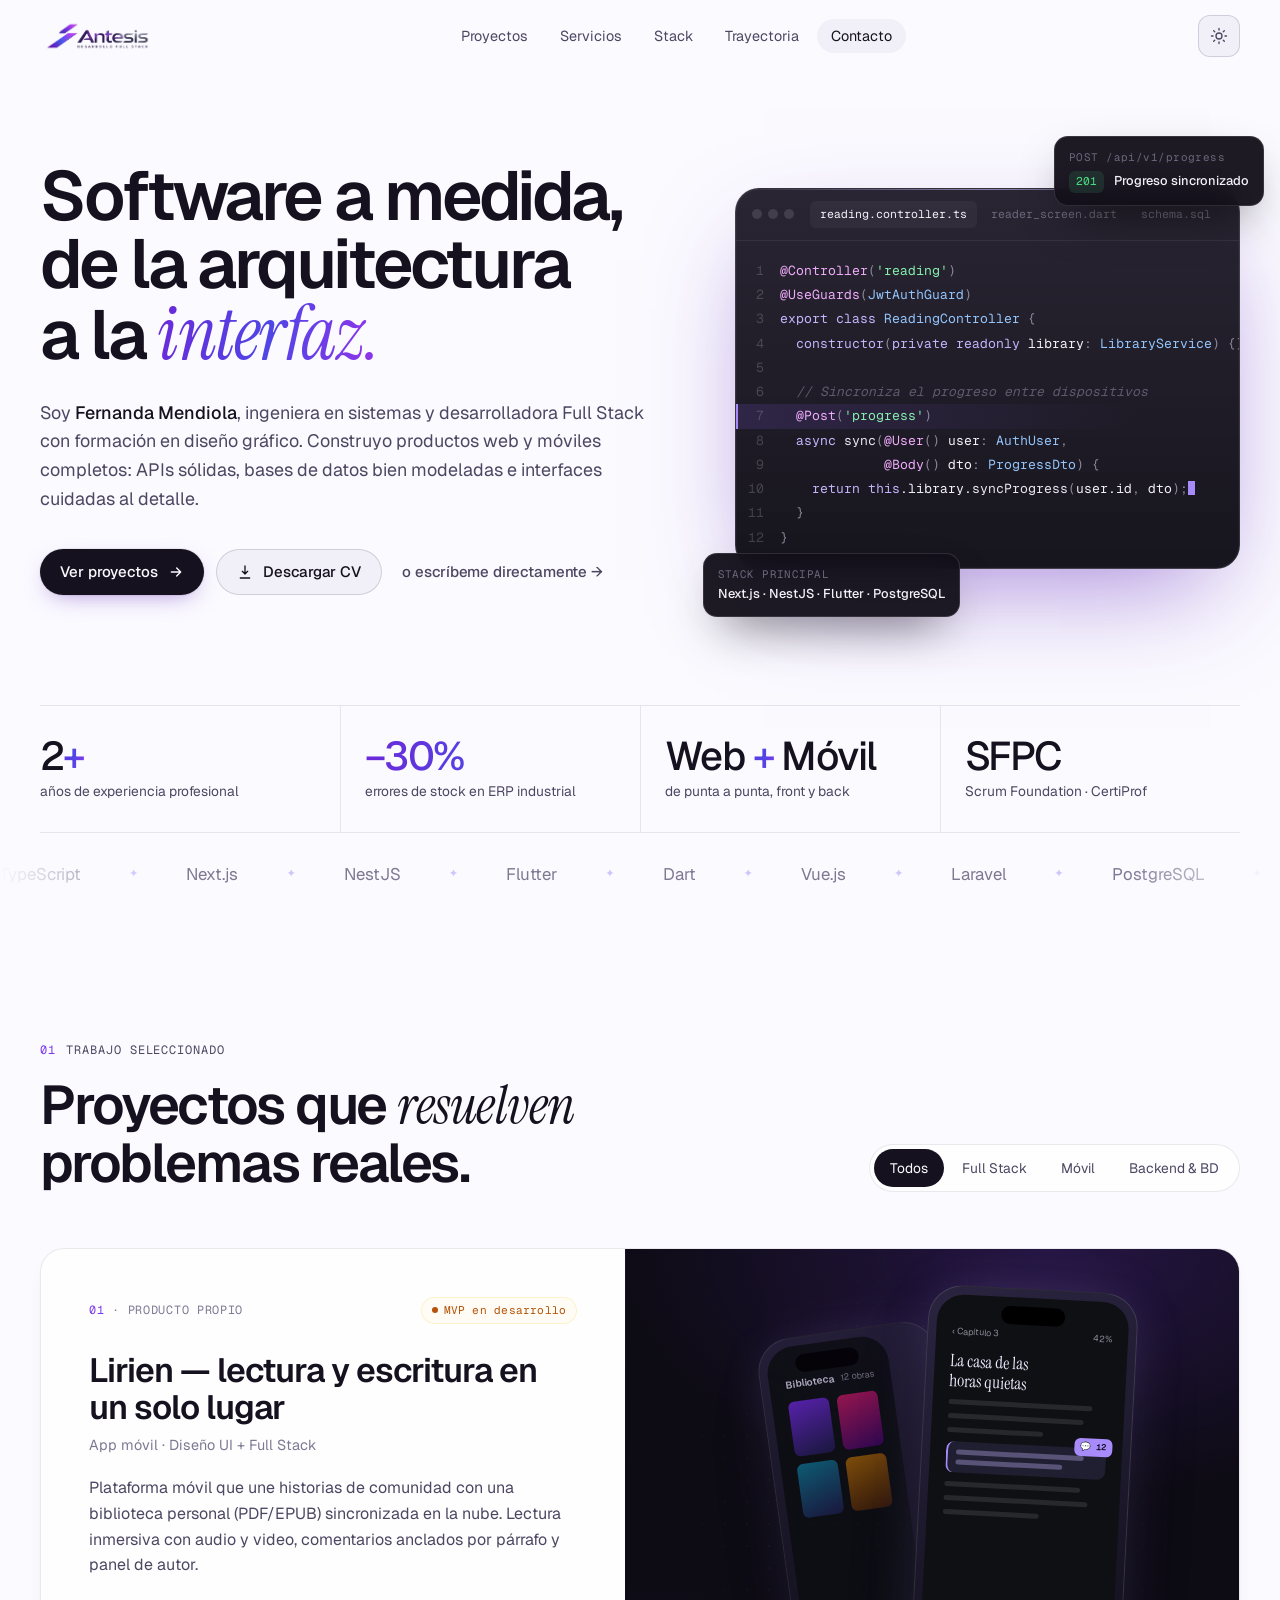
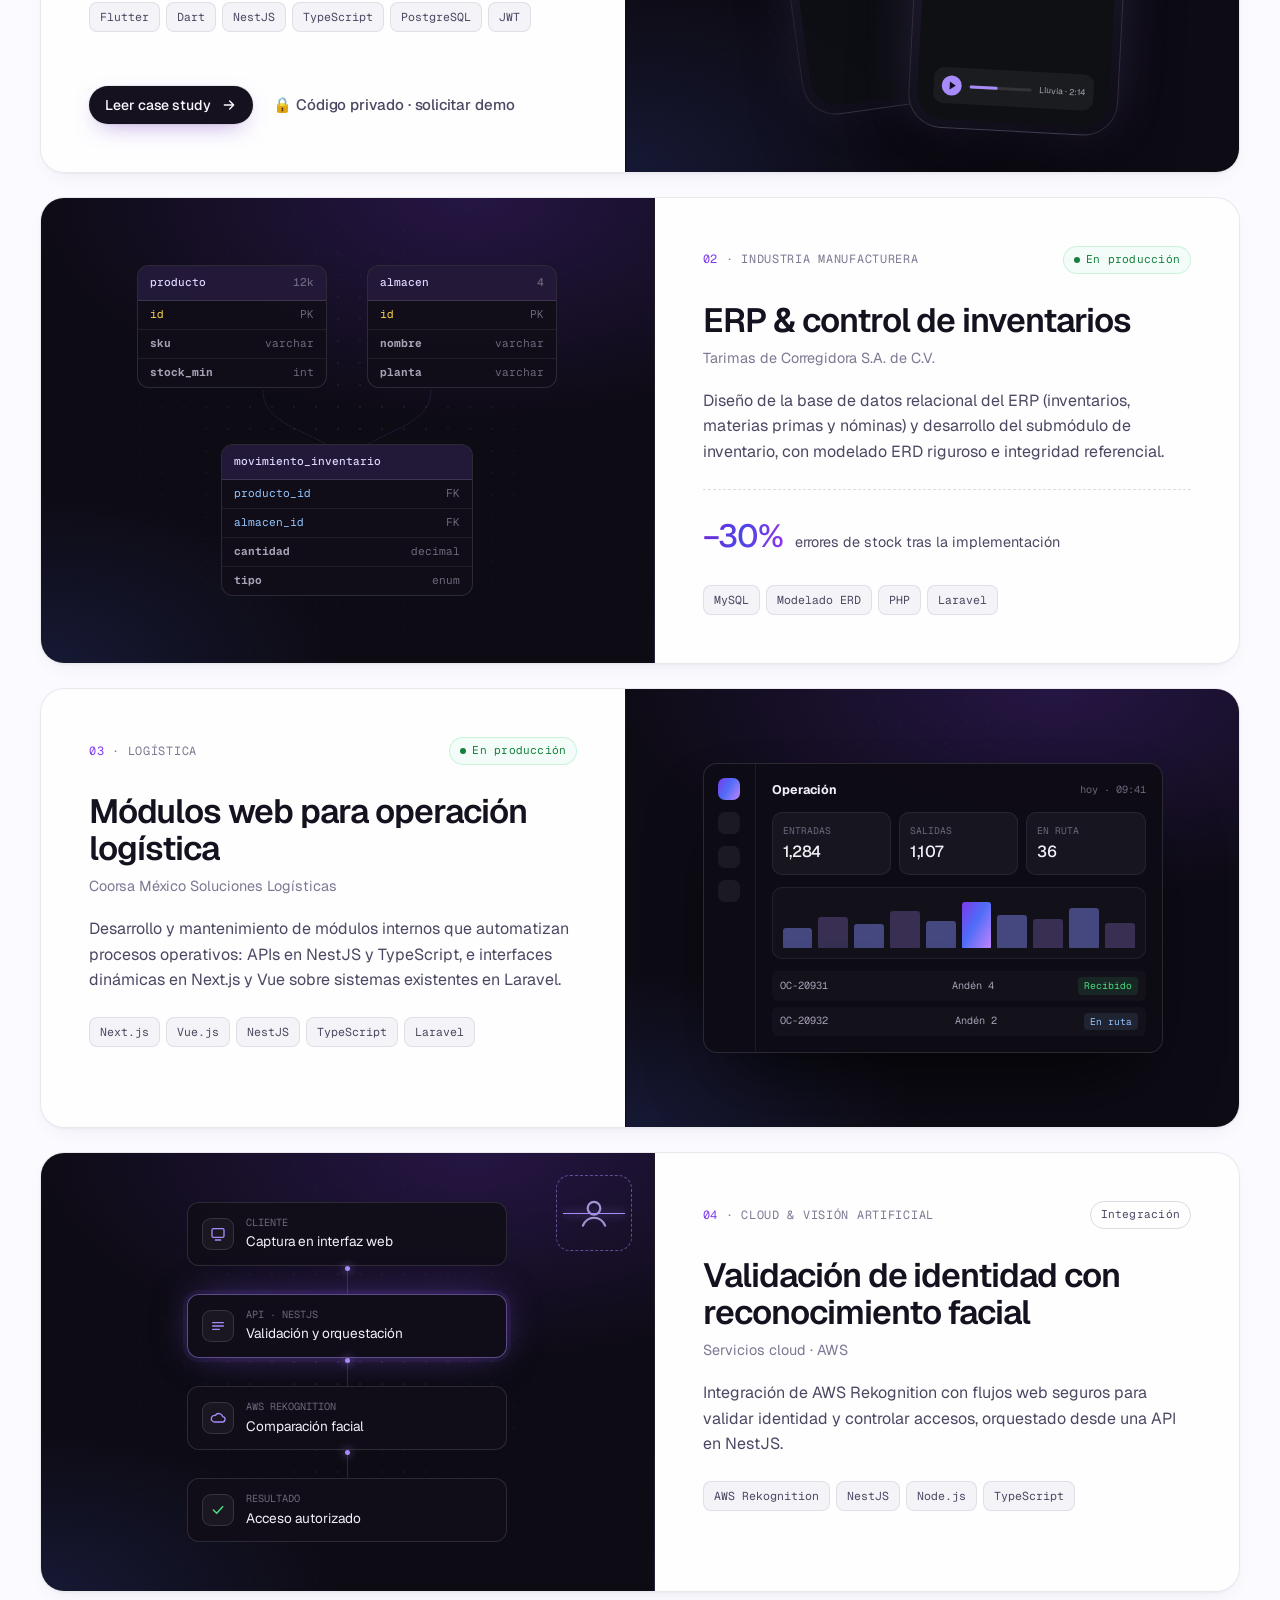
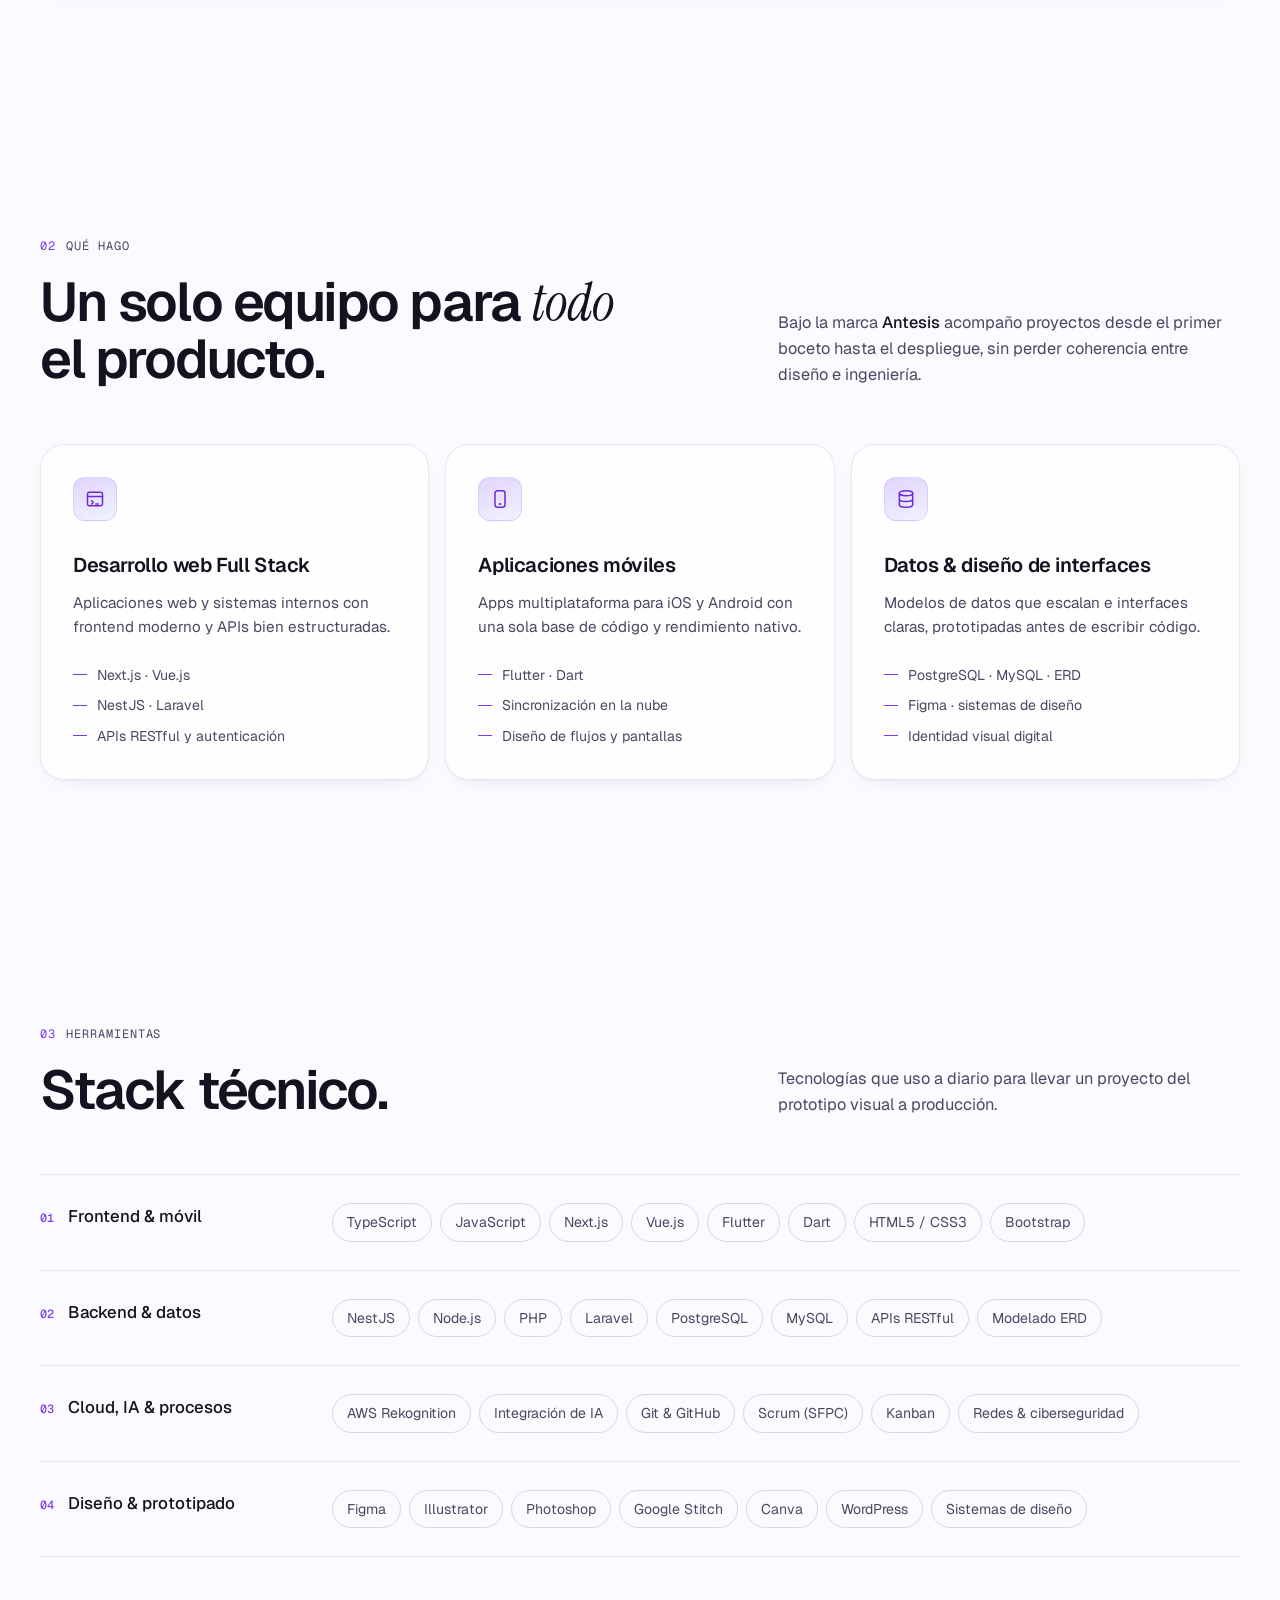
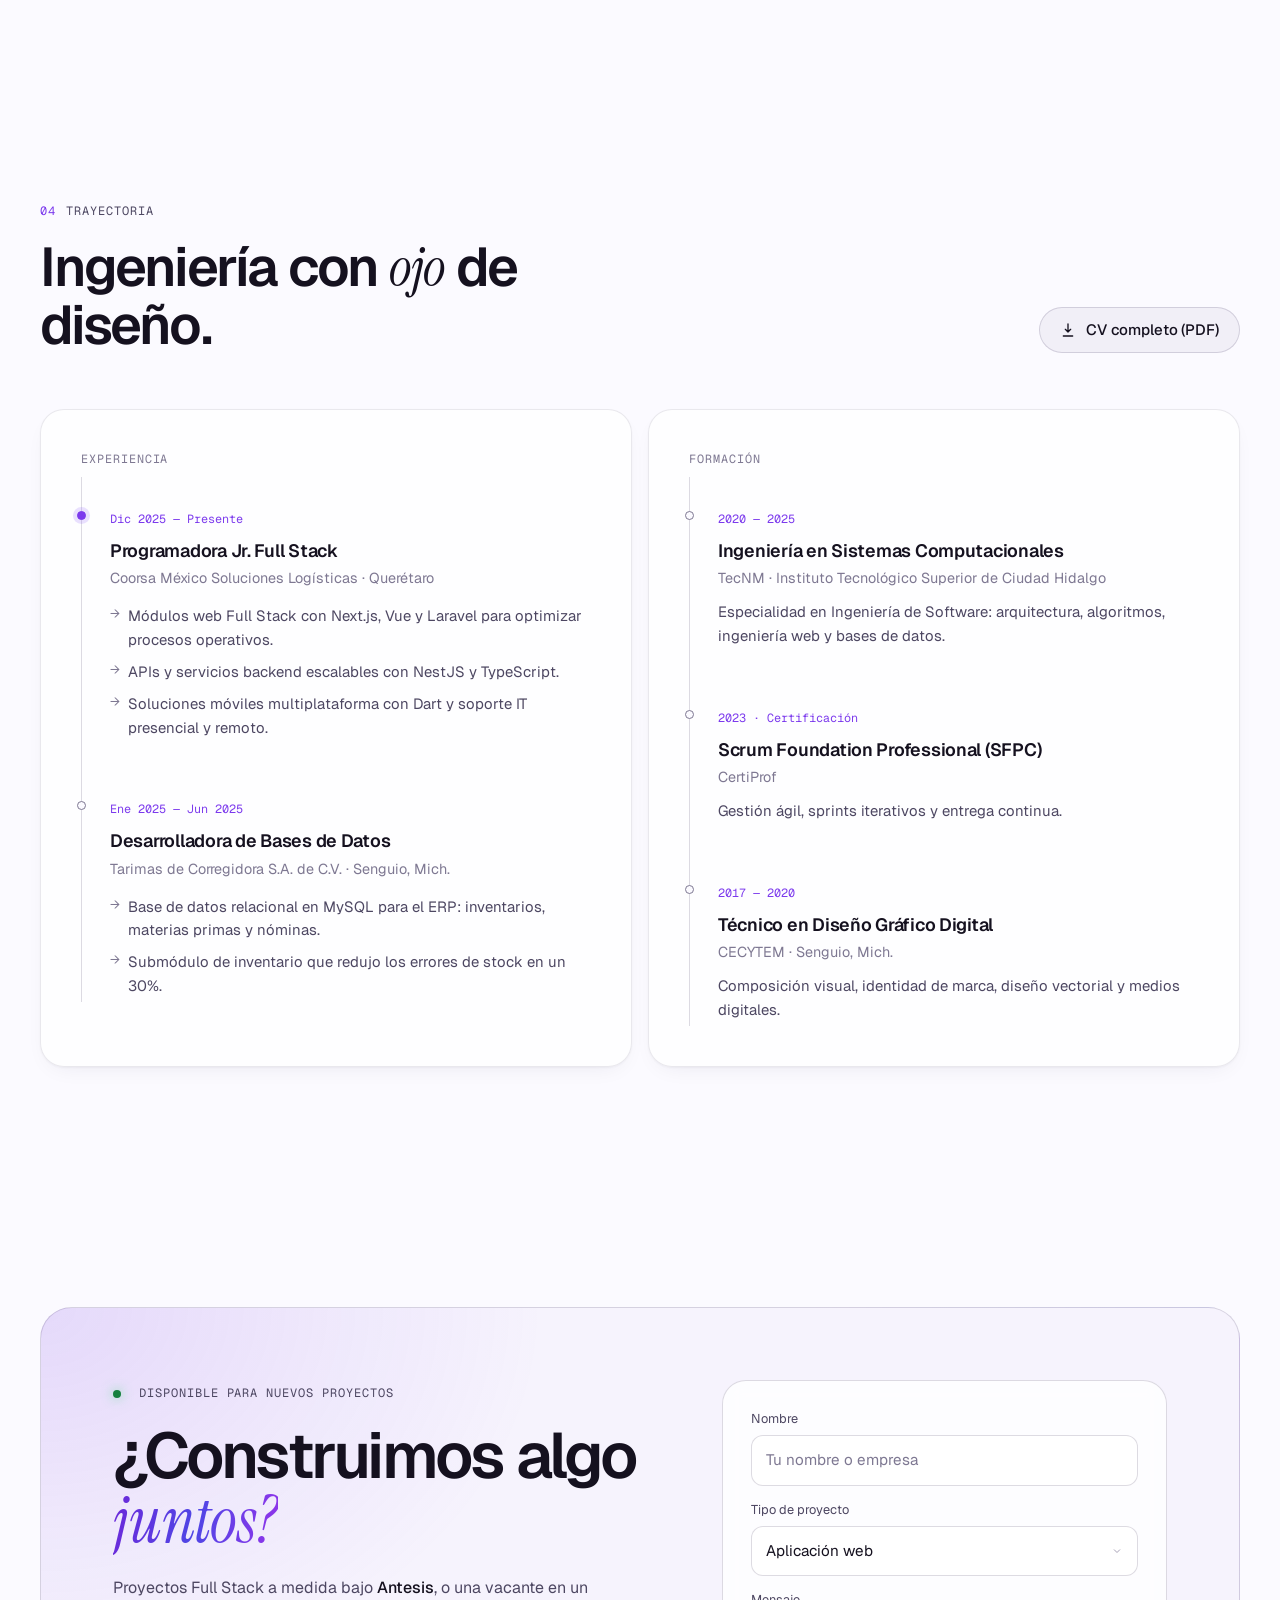
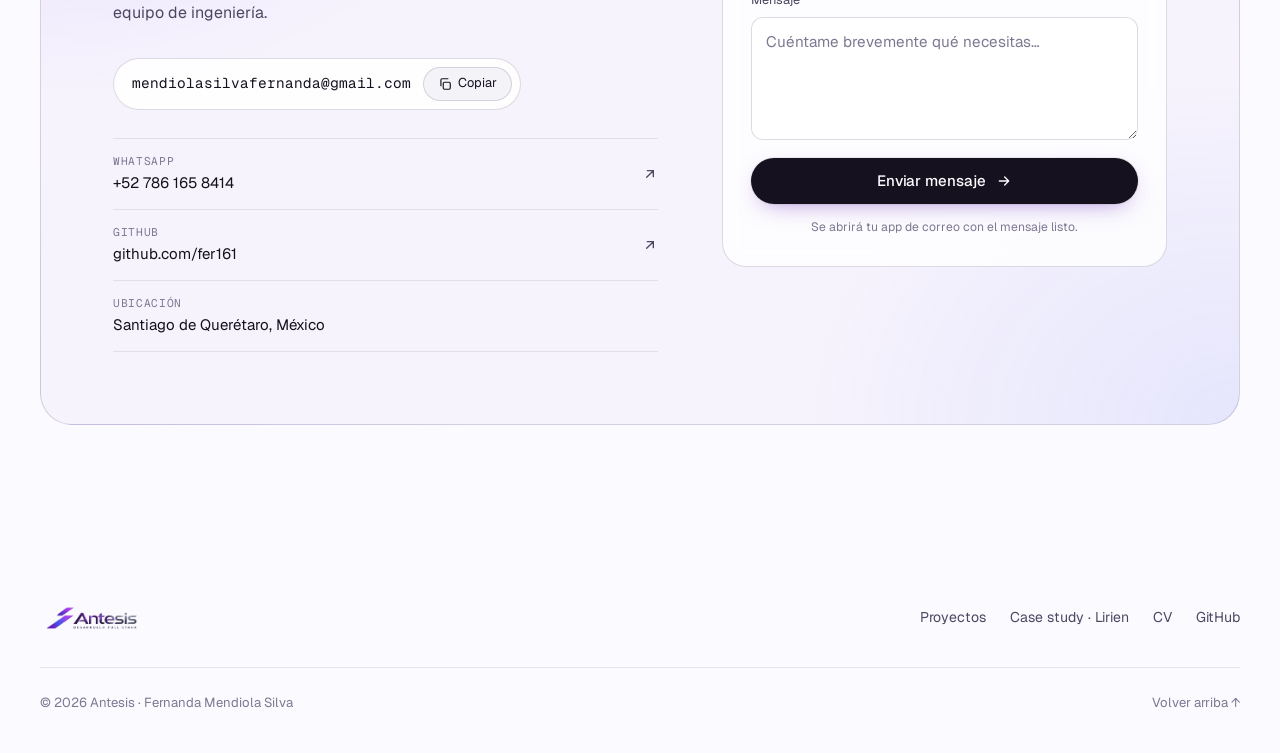
==== index.html @ 75ee923e "Portafolio Antesis: rediseño con modo claro/oscuro y case study de Lirien" ====
<!DOCTYPE html>
<html lang="es" class="no-js">
<head>
  <meta charset="UTF-8" />
  <meta name="viewport" content="width=device-width, initial-scale=1.0" />
  <title>Fernanda Mendiola — Desarrolladora Full Stack | Antesis</title>
  <meta name="description" content="Portafolio de Fernanda Mendiola Silva (Antesis): desarrollo Full Stack, aplicaciones móviles con Flutter, APIs con NestJS y diseño de interfaces." />
  <meta name="theme-color" content="#08070c" />
  <meta name="color-scheme" content="dark light" />
  <meta property="og:title" content="Fernanda Mendiola — Desarrolladora Full Stack" />
  <meta property="og:description" content="Software a medida, de la arquitectura a la interfaz. Next.js · NestJS · Flutter · PostgreSQL." />
  <meta property="og:type" content="website" />
  <meta property="og:image" content="antesis-logo.png" />
  <link rel="icon" type="image/png" href="assets/img/logo-emblem.png" />
  <link rel="preconnect" href="https://fonts.googleapis.com" />
  <link rel="preconnect" href="https://fonts.gstatic.com" crossorigin />
  <link href="https://fonts.googleapis.com/css2?family=Geist:wght@300..700&family=Geist+Mono:wght@400;500&family=Instrument+Serif:ital@0;1&display=swap" rel="stylesheet" />
  <link rel="stylesheet" href="styles.css" />
  <script>
    (function () {
      var d = document.documentElement, t;
      d.classList.remove('no-js');
      try { t = localStorage.getItem('theme'); } catch (e) {}
      if (!t) t = window.matchMedia && matchMedia('(prefers-color-scheme: light)').matches ? 'light' : 'dark';
      d.setAttribute('data-theme', t);
    })();
  </script>
</head>
<body>
  <a href="#main" class="skip-link">Saltar al contenido</a>

  <div class="backdrop" aria-hidden="true">
    <div class="glow glow-1"></div>
    <div class="glow glow-2"></div>
    <div class="noise"></div>
  </div>

  <!-- ============ NAV ============ -->
  <header class="nav" id="nav">
    <div class="container nav-inner">
      <a href="#inicio" class="brand" aria-label="Antesis — inicio">
        <img class="logo-dark" src="antesis-logo-white.png" alt="Antesis · Desarrollo Full Stack" width="116" height="38" />
        <img class="logo-light" src="antesis-logo.png" alt="Antesis · Desarrollo Full Stack" width="116" height="38" />
      </a>

      <nav aria-label="Principal">
        <ul class="nav-links" id="navLinks">
          <li><a href="#proyectos">Proyectos</a></li>
          <li><a href="#servicios">Servicios</a></li>
          <li><a href="#stack">Stack</a></li>
          <li><a href="#trayectoria">Trayectoria</a></li>
          <li><a href="#contacto">Contacto</a></li>
        </ul>
      </nav>

      <div class="nav-right">
        <button class="theme-btn" id="themeBtn" type="button" aria-label="Cambiar a modo claro" title="Cambiar tema">
          <svg class="i-moon" viewBox="0 0 24 24" fill="none" stroke="currentColor" stroke-width="1.8" stroke-linecap="round" stroke-linejoin="round"><path d="M21 12.8A9 9 0 1 1 11.2 3a7 7 0 0 0 9.8 9.8z"/></svg>
          <svg class="i-sun" viewBox="0 0 24 24" fill="none" stroke="currentColor" stroke-width="1.8" stroke-linecap="round" stroke-linejoin="round"><circle cx="12" cy="12" r="4"/><path d="M12 2v2M12 20v2M4.9 4.9l1.4 1.4M17.7 17.7l1.4 1.4M2 12h2M20 12h2M4.9 19.1l1.4-1.4M17.7 6.3l1.4-1.4"/></svg>
        </button>
        <button class="menu-btn" id="menuBtn" aria-label="Abrir menú" aria-expanded="false" aria-controls="navLinks">
          <span></span><span></span>
        </button>
      </div>
    </div>
  </header>

  <main id="main">
    <!-- ============ HERO ============ -->
    <section id="inicio" class="container hero">
      <div class="hero-content">

        <h1 class="reveal" style="--d:.08s">
          Software a medida,<br />
          de la arquitectura<br />
          a la <span class="serif grad-text">interfaz.</span>
        </h1>

        <p class="hero-sub reveal" style="--d:.16s">
          Soy <strong>Fernanda Mendiola</strong>, ingeniera en sistemas y desarrolladora Full Stack con formación en diseño gráfico. Construyo productos web y móviles completos: APIs sólidas, bases de datos bien modeladas e interfaces cuidadas al detalle.
        </p>

        <div class="hero-actions reveal" style="--d:.24s">
          <a href="#proyectos" class="btn btn-primary">
            Ver proyectos
            <svg class="arrow" viewBox="0 0 24 24" fill="none" stroke="currentColor" stroke-width="2" stroke-linecap="round" stroke-linejoin="round"><path d="M5 12h14M13 6l6 6-6 6"/></svg>
          </a>
          <a href="CV-Fernanda-Mendiola.pdf" target="_blank" rel="noopener" class="btn btn-ghost">
            <svg viewBox="0 0 24 24" fill="none" stroke="currentColor" stroke-width="2" stroke-linecap="round" stroke-linejoin="round"><path d="M12 3v12m0 0-4-4m4 4 4-4M5 21h14"/></svg>
            Descargar CV
          </a>
          <a href="#contacto" class="btn btn-link">o escríbeme directamente →</a>
        </div>
      </div>

      <div class="hero-visual reveal" style="--d:.2s">
        <div class="float-card fc-2">
          <small>POST /api/v1/progress</small>
          <div class="fc-row" style="margin-top:4px"><span class="fc-badge">201</span><strong>Progreso sincronizado</strong></div>
        </div>

        <div class="window">
          <div class="window-bar">
            <div class="dots"><i></i><i></i><i></i></div>
            <div class="tabs">
              <span class="on">reading.controller.ts</span>
              <span>reader_screen.dart</span>
              <span>schema.sql</span>
            </div>
          </div>
<pre class="code" aria-label="Fragmento de código de ejemplo en NestJS"><span class="l"><span class="tk-d">@Controller</span><span class="tk-p">(</span><span class="tk-s">'reading'</span><span class="tk-p">)</span></span><span class="l"><span class="tk-d">@UseGuards</span><span class="tk-p">(</span><span class="tk-t">JwtAuthGuard</span><span class="tk-p">)</span></span><span class="l"><span class="tk-k">export class</span> <span class="tk-t">ReadingController</span> <span class="tk-p">{</span></span><span class="l">  <span class="tk-k">constructor</span><span class="tk-p">(</span><span class="tk-k">private readonly</span> library<span class="tk-p">:</span> <span class="tk-t">LibraryService</span><span class="tk-p">) {}</span></span><span class="l"> </span><span class="l">  <span class="tk-c">// Sincroniza el progreso entre dispositivos</span></span><span class="l hl">  <span class="tk-d">@Post</span><span class="tk-p">(</span><span class="tk-s">'progress'</span><span class="tk-p">)</span></span><span class="l">  <span class="tk-k">async</span> <span class="tk-f">sync</span><span class="tk-p">(</span><span class="tk-d">@User</span><span class="tk-p">()</span> user<span class="tk-p">:</span> <span class="tk-t">AuthUser</span><span class="tk-p">,</span></span><span class="l">             <span class="tk-d">@Body</span><span class="tk-p">()</span> dto<span class="tk-p">:</span> <span class="tk-t">ProgressDto</span><span class="tk-p">) {</span></span><span class="l">    <span class="tk-k">return</span> <span class="tk-k">this</span>.library.<span class="tk-f">syncProgress</span><span class="tk-p">(</span>user.id<span class="tk-p">,</span> dto<span class="tk-p">);</span><span class="caret"></span></span><span class="l">  <span class="tk-p">}</span></span><span class="l"><span class="tk-p">}</span></span></pre>
        </div>

        <div class="float-card fc-1">
          <small>STACK PRINCIPAL</small>
          <strong>Next.js · NestJS · Flutter · PostgreSQL</strong>
        </div>
      </div>
    </section>

    <!-- Métricas -->
    <div class="container">
      <div class="stats reveal">
        <div class="stat"><b>2<span class="grad-text">+</span></b><span>años de experiencia profesional</span></div>
        <div class="stat"><b class="grad-text">−30%</b><span>errores de stock en ERP industrial</span></div>
        <div class="stat"><b>Web<span class="grad-text"> + </span>Móvil</b><span>de punta a punta, front y back</span></div>
        <div class="stat"><b>SFPC</b><span>Scrum Foundation · CertiProf</span></div>
      </div>
    </div>

    <!-- Cinta -->
    <div class="marquee" aria-hidden="true">
      <div class="marquee-track">
        <span>TypeScript</span><span>Next.js</span><span>NestJS</span><span>Flutter</span><span>Dart</span><span>Vue.js</span><span>Laravel</span><span>PostgreSQL</span><span>MySQL</span><span>AWS Rekognition</span><span>Figma</span><span>Git</span>
        <span>TypeScript</span><span>Next.js</span><span>NestJS</span><span>Flutter</span><span>Dart</span><span>Vue.js</span><span>Laravel</span><span>PostgreSQL</span><span>MySQL</span><span>AWS Rekognition</span><span>Figma</span><span>Git</span>
      </div>
    </div>

    <!-- ============ PROYECTOS ============ -->
    <section id="proyectos" class="section container">
      <div class="section-head">
        <div class="reveal">
          <span class="eyebrow"><span class="idx">01</span> Trabajo seleccionado</span>
          <h2>Proyectos que <span class="serif">resuelven</span> problemas reales.</h2>
        </div>
        <div class="filters reveal" role="group" aria-label="Filtrar proyectos">
          <button class="filter is-active" data-filter="all" aria-pressed="true">Todos</button>
          <button class="filter" data-filter="fullstack" aria-pressed="false">Full Stack</button>
          <button class="filter" data-filter="mobile" aria-pressed="false">Móvil</button>
          <button class="filter" data-filter="backend" aria-pressed="false">Backend & BD</button>
        </div>
      </div>

      <div class="projects">
        <!-- 01 · Lirien -->
        <article class="card project reveal" data-category="mobile fullstack">
          <div class="project-body">
            <div class="project-top">
              <span><span class="num">01</span> · Producto propio</span>
              <span class="chip wip">MVP en desarrollo</span>
            </div>
            <h3>Lirien — lectura y escritura en un solo lugar</h3>
            <p class="client">App móvil · Diseño UI + Full Stack</p>
            <p class="desc">
              Plataforma móvil que une historias de comunidad con una biblioteca personal (PDF/EPUB) sincronizada en la nube. Lectura inmersiva con audio y video, comentarios anclados por párrafo y panel de autor.
            </p>
            <ul class="tags">
              <li>Flutter</li><li>Dart</li><li>NestJS</li><li>TypeScript</li><li>PostgreSQL</li><li>JWT</li>
            </ul>
            <div class="project-links">
              <a href="lirien.html" class="btn btn-primary btn-sm">
                Leer case study
                <svg class="arrow" viewBox="0 0 24 24" fill="none" stroke="currentColor" stroke-width="2" stroke-linecap="round" stroke-linejoin="round"><path d="M5 12h14M13 6l6 6-6 6"/></svg>
              </a>
              <a href="#contacto" class="btn btn-link" title="El código es privado; puedo mostrarlo en una demo">🔒 Código privado · solicitar demo</a>
            </div>
          </div>

          <div class="project-visual" aria-hidden="true">
            <div class="phones">
              <div class="phone back">
                <div class="phone-screen">
                  <div class="ps-head"><b>Biblioteca</b><span>12 obras</span></div>
                  <div class="ps-grid">
                    <div class="ps-book b1"></div><div class="ps-book b2"></div>
                    <div class="ps-book b3"></div><div class="ps-book b4"></div>
                  </div>
                </div>
              </div>
              <div class="phone front">
                <div class="phone-screen">
                  <div class="ps-head"><span>‹ Capítulo 3</span><span>42%</span></div>
                  <div class="ps-title">La casa de las<br />horas quietas</div>
                  <div class="ps-line w90"></div>
                  <div class="ps-line w85"></div>
                  <div class="ps-line w60"></div>
                  <div class="ps-hl">
                    <span class="ps-bubble">💬 12</span>
                    <div class="ps-line w90"></div>
                    <div class="ps-line w75"></div>
                  </div>
                  <div class="ps-line w85"></div>
                  <div class="ps-line w90"></div>
                  <div class="ps-line w60"></div>
                  <div class="ps-player"><i></i><div class="ps-prog"></div><span>Lluvia · 2:14</span></div>
                </div>
              </div>
            </div>
          </div>
        </article>

        <!-- 02 · ERP -->
        <article class="card project reverse reveal" data-category="backend fullstack">
          <div class="project-body">
            <div class="project-top">
              <span><span class="num">02</span> · Industria manufacturera</span>
              <span class="chip live">En producción</span>
            </div>
            <h3>ERP & control de inventarios</h3>
            <p class="client">Tarimas de Corregidora S.A. de C.V.</p>
            <p class="desc">
              Diseño de la base de datos relacional del ERP (inventarios, materias primas y nóminas) y desarrollo del submódulo de inventario, con modelado ERD riguroso e integridad referencial.
            </p>
            <div class="metric-line"><b class="grad-text">−30%</b><span>errores de stock tras la implementación</span></div>
            <ul class="tags">
              <li>MySQL</li><li>Modelado ERD</li><li>PHP</li><li>Laravel</li>
            </ul>
          </div>

          <div class="project-visual" aria-hidden="true">
            <div class="erd">
              <svg class="links" viewBox="0 0 100 100" preserveAspectRatio="none">
                <path d="M30 38 C30 52, 50 50, 50 64" fill="none" stroke="rgba(167,139,250,.5)" stroke-width=".4" stroke-dasharray="1.2 1" vector-effect="non-scaling-stroke" />
                <path d="M70 38 C70 52, 50 50, 50 64" fill="none" stroke="rgba(167,139,250,.5)" stroke-width=".4" stroke-dasharray="1.2 1" vector-effect="non-scaling-stroke" />
              </svg>
              <div class="erd-grid">
                <div class="tbl">
                  <header>producto <em>12k</em></header>
                  <ul>
                    <li class="pk"><b>id</b><span>PK</span></li>
                    <li><b>sku</b><span>varchar</span></li>
                    <li><b>stock_min</b><span>int</span></li>
                  </ul>
                </div>
                <div class="tbl">
                  <header>almacen <em>4</em></header>
                  <ul>
                    <li class="pk"><b>id</b><span>PK</span></li>
                    <li><b>nombre</b><span>varchar</span></li>
                    <li><b>planta</b><span>varchar</span></li>
                  </ul>
                </div>
                <div class="tbl wide">
                  <header>movimiento_inventario</header>
                  <ul>
                    <li class="fk"><b>producto_id</b><span>FK</span></li>
                    <li class="fk"><b>almacen_id</b><span>FK</span></li>
                    <li><b>cantidad</b><span>decimal</span></li>
                    <li><b>tipo</b><span>enum</span></li>
                  </ul>
                </div>
              </div>
            </div>
          </div>
        </article>

        <!-- 03 · Logística -->
        <article class="card project reveal" data-category="fullstack">
          <div class="project-body">
            <div class="project-top">
              <span><span class="num">03</span> · Logística</span>
              <span class="chip live">En producción</span>
            </div>
            <h3>Módulos web para operación logística</h3>
            <p class="client">Coorsa México Soluciones Logísticas</p>
            <p class="desc">
              Desarrollo y mantenimiento de módulos internos que automatizan procesos operativos: APIs en NestJS y TypeScript, e interfaces dinámicas en Next.js y Vue sobre sistemas existentes en Laravel.
            </p>
            <ul class="tags">
              <li>Next.js</li><li>Vue.js</li><li>NestJS</li><li>TypeScript</li><li>Laravel</li>
            </ul>
          </div>

          <div class="project-visual" aria-hidden="true">
            <div class="dash">
              <div class="dash-side"><i class="on"></i><i></i><i></i><i></i></div>
              <div class="dash-main">
                <div class="dash-title"><strong>Operación</strong><span>hoy · 09:41</span></div>
                <div class="kpis">
                  <div class="kpi"><small>ENTRADAS</small><b>1,284</b></div>
                  <div class="kpi"><small>SALIDAS</small><b>1,107</b></div>
                  <div class="kpi"><small>EN RUTA</small><b>36</b></div>
                </div>
                <div class="bars">
                  <i style="height:40%"></i><i style="height:62%"></i><i style="height:48%"></i><i style="height:75%"></i><i style="height:55%"></i><i class="peak" style="height:92%"></i><i style="height:66%"></i><i style="height:58%"></i><i style="height:80%"></i><i style="height:50%"></i>
                </div>
                <div class="rows">
                  <div class="row"><span>OC-20931</span><span>Andén 4</span><em class="ok">Recibido</em></div>
                  <div class="row"><span>OC-20932</span><span>Andén 2</span><em class="go">En ruta</em></div>
                </div>
              </div>
            </div>
          </div>
        </article>

        <!-- 04 · Reconocimiento facial -->
        <article class="card project reverse reveal" data-category="fullstack backend">
          <div class="project-body">
            <div class="project-top">
              <span><span class="num">04</span> · Cloud & visión artificial</span>
              <span class="chip">Integración</span>
            </div>
            <h3>Validación de identidad con reconocimiento facial</h3>
            <p class="client">Servicios cloud · AWS</p>
            <p class="desc">
              Integración de AWS Rekognition con flujos web seguros para validar identidad y controlar accesos, orquestado desde una API en NestJS.
            </p>
            <ul class="tags">
              <li>AWS Rekognition</li><li>NestJS</li><li>Node.js</li><li>TypeScript</li>
            </ul>
          </div>

          <div class="project-visual" aria-hidden="true">
            <div class="face">
              <svg viewBox="0 0 24 24" fill="none" stroke="currentColor" stroke-width="1.4" stroke-linecap="round"><circle cx="12" cy="9" r="4"/><path d="M5 20c1.5-3.5 4-5 7-5s5.5 1.5 7 5"/></svg>
            </div>
            <div class="flow">
              <div class="node">
                <span class="ico"><svg viewBox="0 0 24 24" fill="none" stroke="currentColor" stroke-width="2" stroke-linecap="round"><rect x="3" y="4" width="18" height="13" rx="2"/><path d="M8 21h8"/></svg></span>
                <div><small>CLIENTE</small>Captura en interfaz web</div>
              </div>
              <div class="wire"></div>
              <div class="node active">
                <span class="ico"><svg viewBox="0 0 24 24" fill="none" stroke="currentColor" stroke-width="2" stroke-linecap="round"><path d="M4 7h16M4 12h16M4 17h10"/></svg></span>
                <div><small>API · NESTJS</small>Validación y orquestación</div>
              </div>
              <div class="wire"></div>
              <div class="node">
                <span class="ico"><svg viewBox="0 0 24 24" fill="none" stroke="currentColor" stroke-width="2" stroke-linecap="round"><path d="M7 18a5 5 0 1 1 1-9.9A6 6 0 0 1 19 10a4 4 0 0 1-1 8H7z"/></svg></span>
                <div><small>AWS REKOGNITION</small>Comparación facial</div>
              </div>
              <div class="wire"></div>
              <div class="node done">
                <span class="ico"><svg viewBox="0 0 24 24" fill="none" stroke="currentColor" stroke-width="2.2" stroke-linecap="round" stroke-linejoin="round"><path d="m5 12 5 5 9-10"/></svg></span>
                <div><small>RESULTADO</small>Acceso autorizado</div>
              </div>
            </div>
          </div>
        </article>
      </div>
    </section>

    <!-- ============ SERVICIOS ============ -->
    <section id="servicios" class="section container">
      <div class="section-head">
        <div class="reveal">
          <span class="eyebrow"><span class="idx">02</span> Qué hago</span>
          <h2>Un solo equipo para <span class="serif">todo</span> el producto.</h2>
        </div>
        <p class="lead reveal">Bajo la marca <strong style="color:var(--text);font-weight:500">Antesis</strong> acompaño proyectos desde el primer boceto hasta el despliegue, sin perder coherencia entre diseño e ingeniería.</p>
      </div>

      <div class="services">
        <article class="card service reveal">
          <span class="ico"><svg viewBox="0 0 24 24" fill="none" stroke="currentColor" stroke-width="1.8" stroke-linecap="round" stroke-linejoin="round"><rect x="3" y="4" width="18" height="16" rx="2"/><path d="M3 9h18M8 14l2 2-2 2M13 18h3"/></svg></span>
          <h3>Desarrollo web Full Stack</h3>
          <p>Aplicaciones web y sistemas internos con frontend moderno y APIs bien estructuradas.</p>
          <ul><li>Next.js · Vue.js</li><li>NestJS · Laravel</li><li>APIs RESTful y autenticación</li></ul>
        </article>
        <article class="card service reveal" style="--d:.08s">
          <span class="ico"><svg viewBox="0 0 24 24" fill="none" stroke="currentColor" stroke-width="1.8" stroke-linecap="round" stroke-linejoin="round"><rect x="6" y="2" width="12" height="20" rx="3"/><path d="M11 18h2"/></svg></span>
          <h3>Aplicaciones móviles</h3>
          <p>Apps multiplataforma para iOS y Android con una sola base de código y rendimiento nativo.</p>
          <ul><li>Flutter · Dart</li><li>Sincronización en la nube</li><li>Diseño de flujos y pantallas</li></ul>
        </article>
        <article class="card service reveal" style="--d:.16s">
          <span class="ico"><svg viewBox="0 0 24 24" fill="none" stroke="currentColor" stroke-width="1.8" stroke-linecap="round" stroke-linejoin="round"><ellipse cx="12" cy="5" rx="8" ry="3"/><path d="M4 5v14c0 1.7 3.6 3 8 3s8-1.3 8-3V5M4 12c0 1.7 3.6 3 8 3s8-1.3 8-3"/></svg></span>
          <h3>Datos & diseño de interfaces</h3>
          <p>Modelos de datos que escalan e interfaces claras, prototipadas antes de escribir código.</p>
          <ul><li>PostgreSQL · MySQL · ERD</li><li>Figma · sistemas de diseño</li><li>Identidad visual digital</li></ul>
        </article>
      </div>
    </section>

    <!-- ============ STACK ============ -->
    <section id="stack" class="section container">
      <div class="section-head">
        <div class="reveal">
          <span class="eyebrow"><span class="idx">03</span> Herramientas</span>
          <h2>Stack técnico.</h2>
        </div>
        <p class="lead reveal">Tecnologías que uso a diario para llevar un proyecto del prototipo visual a producción.</p>
      </div>

      <div class="stack">
        <div class="stack-row reveal">
          <h3><span>01</span>Frontend & móvil</h3>
          <ul class="stack-items"><li>TypeScript</li><li>JavaScript</li><li>Next.js</li><li>Vue.js</li><li>Flutter</li><li>Dart</li><li>HTML5 / CSS3</li><li>Bootstrap</li></ul>
        </div>
        <div class="stack-row reveal">
          <h3><span>02</span>Backend & datos</h3>
          <ul class="stack-items"><li>NestJS</li><li>Node.js</li><li>PHP</li><li>Laravel</li><li>PostgreSQL</li><li>MySQL</li><li>APIs RESTful</li><li>Modelado ERD</li></ul>
        </div>
        <div class="stack-row reveal">
          <h3><span>03</span>Cloud, IA & procesos</h3>
          <ul class="stack-items"><li>AWS Rekognition</li><li>Integración de IA</li><li>Git & GitHub</li><li>Scrum (SFPC)</li><li>Kanban</li><li>Redes & ciberseguridad</li></ul>
        </div>
        <div class="stack-row reveal">
          <h3><span>04</span>Diseño & prototipado</h3>
          <ul class="stack-items"><li>Figma</li><li>Illustrator</li><li>Photoshop</li><li>Google Stitch</li><li>Canva</li><li>WordPress</li><li>Sistemas de diseño</li></ul>
        </div>
      </div>
    </section>

    <!-- ============ TRAYECTORIA ============ -->
    <section id="trayectoria" class="section container">
      <div class="section-head">
        <div class="reveal">
          <span class="eyebrow"><span class="idx">04</span> Trayectoria</span>
          <h2>Ingeniería con <span class="serif">ojo</span> de diseño.</h2>
        </div>
        <a href="CV-Fernanda-Mendiola.pdf" target="_blank" rel="noopener" class="btn btn-ghost reveal">
          <svg viewBox="0 0 24 24" fill="none" stroke="currentColor" stroke-width="2" stroke-linecap="round" stroke-linejoin="round"><path d="M12 3v12m0 0-4-4m4 4 4-4M5 21h14"/></svg>
          CV completo (PDF)
        </a>
      </div>

      <div class="journey">
        <div class="card journey-col reveal">
          <h3>Experiencia</h3>
          <div class="tl-item current">
            <span class="tl-date">Dic 2025 — Presente</span>
            <h4>Programadora Jr. Full Stack</h4>
            <p class="tl-org">Coorsa México Soluciones Logísticas · Querétaro</p>
            <ul>
              <li>Módulos web Full Stack con Next.js, Vue y Laravel para optimizar procesos operativos.</li>
              <li>APIs y servicios backend escalables con NestJS y TypeScript.</li>
              <li>Soluciones móviles multiplataforma con Dart y soporte IT presencial y remoto.</li>
            </ul>
          </div>
          <div class="tl-item">
            <span class="tl-date">Ene 2025 — Jun 2025</span>
            <h4>Desarrolladora de Bases de Datos</h4>
            <p class="tl-org">Tarimas de Corregidora S.A. de C.V. · Senguio, Mich.</p>
            <ul>
              <li>Base de datos relacional en MySQL para el ERP: inventarios, materias primas y nóminas.</li>
              <li>Submódulo de inventario que redujo los errores de stock en un 30%.</li>
            </ul>
          </div>
        </div>

        <div class="card journey-col reveal" style="--d:.08s">
          <h3>Formación</h3>
          <div class="tl-item">
            <span class="tl-date">2020 — 2025</span>
            <h4>Ingeniería en Sistemas Computacionales</h4>
            <p class="tl-org">TecNM · Instituto Tecnológico Superior de Ciudad Hidalgo</p>
            <p class="note">Especialidad en Ingeniería de Software: arquitectura, algoritmos, ingeniería web y bases de datos.</p>
          </div>
          <div class="tl-item">
            <span class="tl-date">2023 · Certificación</span>
            <h4>Scrum Foundation Professional (SFPC)</h4>
            <p class="tl-org">CertiProf</p>
            <p class="note">Gestión ágil, sprints iterativos y entrega continua.</p>
          </div>
          <div class="tl-item">
            <span class="tl-date">2017 — 2020</span>
            <h4>Técnico en Diseño Gráfico Digital</h4>
            <p class="tl-org">CECYTEM · Senguio, Mich.</p>
            <p class="note">Composición visual, identidad de marca, diseño vectorial y medios digitales.</p>
          </div>
        </div>
      </div>
    </section>

    <!-- ============ CONTACTO ============ -->
    <section id="contacto" class="section container">
      <div class="contact reveal">
        <div>
          <span class="eyebrow"><span class="status-dot"></span>&nbsp;Disponible para nuevos proyectos</span>
          <h2>¿Construimos algo <span class="serif grad-text">juntos?</span></h2>
          <p class="lead">
            Proyectos Full Stack a medida bajo <strong>Antesis</strong>, o una vacante en un equipo de ingeniería.
          </p>

          <div class="email-copy">
            <a href="mailto:mendiolasilvafernanda@gmail.com">mendiolasilvafernanda@gmail.com</a>
            <button type="button" data-copy="mendiolasilvafernanda@gmail.com">
              <svg viewBox="0 0 24 24" fill="none" stroke="currentColor" stroke-width="2" stroke-linecap="round" stroke-linejoin="round"><rect x="9" y="9" width="12" height="12" rx="2"/><path d="M5 15V5a2 2 0 0 1 2-2h10"/></svg>
              Copiar
            </button>
          </div>

          <div class="socials">
            <a class="social" href="https://wa.me/527861658414" target="_blank" rel="noopener">
              <div><small>WhatsApp</small><span class="v">+52 786 165 8414</span></div>
              <svg viewBox="0 0 24 24" fill="none" stroke="currentColor" stroke-width="2" stroke-linecap="round"><path d="M7 17 17 7M8 7h9v9"/></svg>
            </a>
            <a class="social" href="https://github.com/fer161" target="_blank" rel="noopener">
              <div><small>GitHub</small><span class="v">github.com/fer161</span></div>
              <svg viewBox="0 0 24 24" fill="none" stroke="currentColor" stroke-width="2" stroke-linecap="round"><path d="M7 17 17 7M8 7h9v9"/></svg>
            </a>
            <div class="social">
              <div><small>Ubicación</small><span class="v">Santiago de Querétaro, México</span></div>
            </div>
          </div>
        </div>

        <form class="form" id="contactForm" novalidate>
          <div class="field">
            <label for="nombre">Nombre</label>
            <input id="nombre" name="nombre" type="text" placeholder="Tu nombre o empresa" autocomplete="name" required />
          </div>
          <div class="field">
            <label for="tipo">Tipo de proyecto</label>
            <select id="tipo" name="tipo">
              <option>Aplicación web</option>
              <option>Aplicación móvil</option>
              <option>Sistema interno / ERP</option>
              <option>Vacante / oferta laboral</option>
              <option>Otro</option>
            </select>
          </div>
          <div class="field">
            <label for="mensaje">Mensaje</label>
            <textarea id="mensaje" name="mensaje" rows="4" placeholder="Cuéntame brevemente qué necesitas…" required></textarea>
          </div>
          <button type="submit" class="btn btn-primary">
            Enviar mensaje
            <svg class="arrow" viewBox="0 0 24 24" fill="none" stroke="currentColor" stroke-width="2" stroke-linecap="round" stroke-linejoin="round"><path d="M5 12h14M13 6l6 6-6 6"/></svg>
          </button>
          <p class="form-note">Se abrirá tu app de correo con el mensaje listo.</p>
        </form>
      </div>
    </section>
  </main>

  <!-- ============ FOOTER ============ -->
  <footer class="container footer">
    <div class="footer-top">
      <img class="logo-dark" src="antesis-logo-white.png" alt="Antesis" width="103" height="34" />
      <img class="logo-light" src="antesis-logo.png" alt="Antesis" width="103" height="34" />
      <nav class="footer-nav" aria-label="Pie de página">
        <a href="#proyectos">Proyectos</a>
        <a href="lirien.html">Case study · Lirien</a>
        <a href="CV-Fernanda-Mendiola.pdf" target="_blank" rel="noopener">CV</a>
        <a href="https://github.com/fer161" target="_blank" rel="noopener">GitHub</a>
      </nav>
    </div>
    <div class="footer-bottom">
      <span>© <span data-year>2026</span> Antesis · Fernanda Mendiola Silva</span>
      <a href="#inicio" class="to-top">Volver arriba ↑</a>
    </div>
  </footer>

  <div class="toast" id="toast" role="status" aria-live="polite"></div>
  <script src="app.js" defer></script>
</body>
</html>
---- styles.css ----
/* ==========================================================================
   ANTESIS — Fernanda Mendiola Silva
   Sistema visual v2 · Oscuro editorial · Violeta / Índigo de marca
   ========================================================================== */

/* Tokens de color — tema oscuro (por defecto).
   Las vitrinas (.project-visual, .hero-visual, .case-cover) siempre usan el tema oscuro. */
:root,
.project-visual, .hero-visual, .case-cover {
  color-scheme: dark;
  --bg: #08070c;
  --bg-2: #0d0b14;
  --surface: rgba(255, 255, 255, 0.025);
  --surface-2: rgba(255, 255, 255, 0.045);
  --surface-hover: rgba(255, 255, 255, 0.08);
  --surface-solid: #110e19;
  --panel: rgba(17, 14, 25, 0.95);
  --border: rgba(255, 255, 255, 0.07);
  --border-2: rgba(255, 255, 255, 0.12);
  --border-hover: rgba(255, 255, 255, 0.2);
  --text: #f3f1f8;
  --text-2: #a7a1b6;
  --text-3: #6d677b;
  --violet: #a78bfa;
  --green: #4ade80;
  --amber: #fcd34d;
  --icon: #ddd6fe;
  --grad-text: linear-gradient(100deg, #c4b5fd 0%, #818cf8 45%, #e9d5ff 100%);
  --grid-line: rgba(255, 255, 255, 0.035);
  --glow-opacity: 0.55;
  --nav-bg: rgba(8, 7, 12, 0.72);
  --menu-bg: rgba(17, 14, 25, 0.96);
  --form-bg: rgba(8, 7, 12, 0.55);
  --input-bg: rgba(255, 255, 255, 0.03);
  --input-bg-focus: rgba(255, 255, 255, 0.05);
  --well: rgba(0, 0, 0, 0.3);
  --quote: #ede9fe;
  --contact-bg: var(--bg-2);
  --contact-glow-1: rgba(124, 58, 237, 0.28);
  --contact-glow-2: rgba(79, 108, 247, 0.18);
  --shadow-card: none;
}
.project-visual, .hero-visual, .case-cover { color: var(--text); }

/* Tema claro */
:root[data-theme="light"] {
  color-scheme: light;
  --bg: #fbfaff;
  --bg-2: #f3f0fa;
  --surface: rgba(255, 255, 255, 0.7);
  --surface-2: rgba(40, 20, 80, 0.045);
  --surface-hover: rgba(40, 20, 80, 0.08);
  --surface-solid: #ffffff;
  --panel: #ffffff;
  --border: rgba(30, 16, 60, 0.09);
  --border-2: rgba(30, 16, 60, 0.15);
  --border-hover: rgba(30, 16, 60, 0.28);
  --text: #15111f;
  --text-2: #4d4762;
  --text-3: #7e7892;
  --violet: #7c3aed;
  --green: #15803d;
  --amber: #b45309;
  --icon: #6d28d9;
  --grad-text: linear-gradient(100deg, #6d28d9 0%, #4f46e5 50%, #9333ea 100%);
  --grid-line: rgba(60, 30, 120, 0.06);
  --glow-opacity: 0.16;
  --nav-bg: rgba(251, 250, 255, 0.78);
  --menu-bg: rgba(255, 255, 255, 0.97);
  --form-bg: rgba(255, 255, 255, 0.8);
  --input-bg: #ffffff;
  --input-bg-focus: #ffffff;
  --well: rgba(255, 255, 255, 0.85);
  --quote: #3b0764;
  --contact-bg: #f6f3fd;
  --contact-glow-1: rgba(124, 58, 237, 0.14);
  --contact-glow-2: rgba(79, 108, 247, 0.1);
  --shadow-card: 0 1px 2px rgba(30, 16, 60, 0.04), 0 8px 24px -12px rgba(30, 16, 60, 0.1);
}

:root {
  /* Marca (tomada del logo Antesis) */
  --violet-strong: #8b5cf6;
  --indigo: #6366f1;
  --magenta: #c084fc;
  --grad: linear-gradient(120deg, #7c3aed 0%, #4f6cf7 45%, #c084fc 100%);

  /* Tipografía */
  --font: 'Geist', ui-sans-serif, system-ui, -apple-system, 'Segoe UI', sans-serif;
  --font-mono: 'Geist Mono', ui-monospace, 'SFMono-Regular', Menlo, monospace;
  --font-serif: 'Instrument Serif', Georgia, serif;

  /* Formas */
  --r-sm: 10px;
  --r: 16px;
  --r-lg: 24px;
  --r-pill: 999px;

  --ease: cubic-bezier(0.16, 1, 0.3, 1);
  --container: 1200px;
  --gutter: clamp(16px, 4vw, 32px);
}

/* ==========================================================================
   Base
   ========================================================================== */

*, *::before, *::after { box-sizing: border-box; margin: 0; padding: 0; }

html {
  scroll-behavior: smooth;
  scroll-padding-top: 96px;
  -webkit-text-size-adjust: 100%;
  background: var(--bg);
}

body {
  transition: background-color .3s ease, color .3s ease;
  font-family: var(--font);
  font-size: 16px;
  line-height: 1.6;
  color: var(--text);
  background: var(--bg);
  overflow-x: hidden;
  -webkit-font-smoothing: antialiased;
  -moz-osx-font-smoothing: grayscale;
  text-rendering: optimizeLegibility;
}

::selection { background: rgba(139, 92, 246, 0.35); color: #fff; }

a { color: inherit; text-decoration: none; }
img, svg { display: block; max-width: 100%; }
button { font: inherit; color: inherit; background: none; border: 0; cursor: pointer; }
ul { list-style: none; }

:focus-visible {
  outline: 2px solid var(--violet);
  outline-offset: 3px;
  border-radius: 6px;
}

.container {
  width: 100%;
  max-width: calc(var(--container) + var(--gutter) * 2);
  margin-inline: auto;
  padding-inline: var(--gutter);
}

.skip-link {
  position: absolute; left: 16px; top: -60px; z-index: 200;
  padding: 10px 16px; border-radius: var(--r-sm);
  background: var(--text); color: var(--bg); font-weight: 600;
}
.skip-link:focus { top: 16px; }

/* ==========================================================================
   Fondo
   ========================================================================== */

.backdrop {
  position: fixed; inset: 0; z-index: -1; pointer-events: none; overflow: hidden;
}
.backdrop::before {
  /* retícula técnica que se desvanece */
  content: ''; position: absolute; inset: 0;
  background-image:
    linear-gradient(var(--grid-line) 1px, transparent 1px),
    linear-gradient(90deg, var(--grid-line) 1px, transparent 1px);
  background-size: 64px 64px;
  mask-image: radial-gradient(ellipse 80% 60% at 50% 0%, #000 30%, transparent 75%);
  -webkit-mask-image: radial-gradient(ellipse 80% 60% at 50% 0%, #000 30%, transparent 75%);
}
.backdrop .glow {
  position: absolute; border-radius: 50%; filter: blur(110px); opacity: var(--glow-opacity);
}
.backdrop .glow-1 { width: 620px; height: 420px; top: -220px; left: 50%; transform: translateX(-60%); background: #5b21b6; }
.backdrop .glow-2 { width: 420px; height: 320px; top: -120px; right: -140px; background: #3730a3; opacity: 0.4; }
.backdrop .noise {
  position: absolute; inset: 0; opacity: 0.035; mix-blend-mode: overlay;
  background-image: url("data:image/svg+xml,%3Csvg xmlns='http://www.w3.org/2000/svg' width='160' height='160'%3E%3Cfilter id='n'%3E%3CfeTurbulence type='fractalNoise' baseFrequency='0.9' numOctaves='3' stitchTiles='stitch'/%3E%3C/filter%3E%3Crect width='100%25' height='100%25' filter='url(%23n)'/%3E%3C/svg%3E");
}

/* ==========================================================================
   Utilidades tipográficas
   ========================================================================== */

.mono { font-family: var(--font-mono); }
.serif { font-family: var(--font-serif); font-style: italic; font-weight: 400; letter-spacing: -0.01em; }
.grad-text {
  background: var(--grad-text);
  -webkit-background-clip: text; background-clip: text;
  color: transparent;
}

.eyebrow {
  display: inline-flex; align-items: center; gap: 10px;
  font-family: var(--font-mono); font-size: 12px; letter-spacing: 0.08em;
  text-transform: uppercase; color: var(--text-2);
}
.eyebrow .idx { color: var(--violet); }

.section { padding-block: clamp(80px, 10vw, 120px); position: relative; }

.section-head {
  display: flex; align-items: flex-end; justify-content: space-between;
  gap: 32px; flex-wrap: wrap; margin-bottom: 56px;
}
.section-head h2 {
  font-size: clamp(2.1rem, 5vw, 3.4rem);
  line-height: 1.04; letter-spacing: -0.035em; font-weight: 600;
  margin-top: 16px; max-width: 16ch;
}
.section-head p.lead {
  color: var(--text-2); max-width: 42ch; font-size: 1.02rem;
}

/* ==========================================================================
   Botones
   ========================================================================== */

.btn {
  --h: 46px;
  display: inline-flex; align-items: center; justify-content: center; gap: 10px;
  height: var(--h); padding: 0 20px; border-radius: var(--r-pill);
  font-size: 0.94rem; font-weight: 500; letter-spacing: -0.005em;
  white-space: nowrap;
  transition: transform .25s var(--ease), background .25s var(--ease), border-color .25s var(--ease), box-shadow .25s var(--ease), color .25s;
}
.btn svg { width: 16px; height: 16px; transition: transform .25s var(--ease); }
.btn:hover svg.arrow { transform: translateX(3px); }

.btn-primary {
  background: var(--text); color: var(--bg);
  box-shadow: 0 0 0 1px rgba(255,255,255,0.1), 0 8px 30px -8px rgba(167, 139, 250, 0.55);
}
.btn-primary:hover { transform: translateY(-1px); box-shadow: 0 0 0 1px rgba(255,255,255,0.2), 0 12px 40px -8px rgba(167, 139, 250, 0.75); }

.btn-ghost {
  background: var(--surface-2); border: 1px solid var(--border-2); color: var(--text);
}
.btn-ghost:hover { background: var(--surface-hover); border-color: var(--border-hover); }

.btn-link {
  height: auto; padding: 0; color: var(--text-2); border-radius: 4px;
}
.btn-link:hover { color: var(--text); }

.btn-sm { --h: 38px; padding: 0 16px; font-size: 0.875rem; }

/* ==========================================================================
   Navegación
   ========================================================================== */

.nav {
  position: fixed; top: 0; inset-inline: 0; z-index: 100;
  transition: background .3s var(--ease), border-color .3s var(--ease), backdrop-filter .3s;
  border-bottom: 1px solid transparent;
}
.nav.is-scrolled {
  background: var(--nav-bg);
  backdrop-filter: saturate(160%) blur(16px);
  -webkit-backdrop-filter: saturate(160%) blur(16px);
  border-bottom-color: var(--border);
}
.nav-inner {
  height: 72px; display: flex; align-items: center; justify-content: space-between; gap: 24px;
}
.brand { display: flex; align-items: center; flex-shrink: 0; }
.brand img { height: 38px; width: auto; }

.nav-links { display: flex; align-items: center; gap: 4px; }
.nav-links a {
  font-size: 0.9rem; color: var(--text-2); padding: 8px 14px; border-radius: var(--r-pill);
  transition: color .2s, background .2s;
}
.nav-links a:hover, .nav-links a.is-active { color: var(--text); background: var(--surface-2); }

.nav-right { display: flex; align-items: center; gap: 12px; }

.status {
  display: inline-flex; align-items: center; gap: 8px;
  font-size: 0.8rem; color: var(--text-2);
}
.status-dot {
  width: 8px; height: 8px; border-radius: 50%; background: var(--green); position: relative; flex-shrink: 0;
  box-shadow: 0 0 12px rgba(74, 222, 128, 0.7);
}
.status-dot::after {
  content: ''; position: absolute; inset: -4px; border-radius: 50%;
  border: 1px solid var(--green); opacity: 0; animation: ping 2.4s var(--ease) infinite;
}
@keyframes ping { 0% { transform: scale(.6); opacity: .8; } 100% { transform: scale(1.8); opacity: 0; } }

.menu-btn {
  display: none; width: 42px; height: 42px; border-radius: 12px;
  border: 1px solid var(--border-2); background: var(--surface-2);
  align-items: center; justify-content: center; flex-direction: column; gap: 5px;
}
.menu-btn span { width: 16px; height: 1.5px; background: var(--text); border-radius: 2px; transition: transform .3s var(--ease); }
.nav.is-open .menu-btn span:first-child { transform: translateY(3.25px) rotate(45deg); }
.nav.is-open .menu-btn span:last-child { transform: translateY(-3.25px) rotate(-45deg); }

/* ==========================================================================
   Hero
   ========================================================================== */

.hero {
  padding-top: clamp(130px, 18vh, 180px);
  padding-bottom: clamp(64px, 10vw, 110px);
  display: grid; grid-template-columns: minmax(0, 1.1fr) minmax(0, 0.9fr);
  gap: clamp(40px, 6vw, 80px); align-items: center;
}

.pill {
  display: inline-flex; align-items: center; gap: 10px;
  padding: 6px 14px 6px 8px; border-radius: var(--r-pill);
  background: var(--surface-2); border: 1px solid var(--border-2);
  font-size: 0.82rem; color: var(--text-2);
}
.pill .tag {
  padding: 2px 8px; border-radius: var(--r-pill); font-size: 0.72rem; font-weight: 600;
  background: rgba(74, 222, 128, 0.12); color: var(--green); letter-spacing: 0.02em;
}

.hero h1 {
  margin-top: 0;
  font-size: clamp(2.5rem, 5.4vw, 4.35rem);
  line-height: 0.98; letter-spacing: -0.045em; font-weight: 600;
}
.hero h1 .serif { font-size: 1.08em; letter-spacing: -0.02em; }

.hero-sub {
  margin-top: 28px; max-width: 52ch; color: var(--text-2); font-size: clamp(1rem, 1.4vw, 1.12rem);
}
.hero-sub strong { color: var(--text); font-weight: 500; }

.hero-actions { margin-top: 36px; display: flex; flex-wrap: wrap; align-items: center; gap: 12px; }
.hero-actions .btn-link { margin-left: 8px; }

/* Código del hero */
.hero-visual { position: relative; }

.window {
  position: relative;
  background: linear-gradient(180deg, rgba(23, 19, 34, 0.92), rgba(13, 11, 20, 0.96));
  border: 1px solid var(--border-2); border-radius: var(--r-lg);
  box-shadow: 0 40px 100px -30px rgba(91, 33, 182, 0.55), 0 0 0 1px rgba(255,255,255,0.02) inset;
  overflow: hidden;
}
.window::before {
  content: ''; position: absolute; inset: 0 0 auto 0; height: 1px;
  background: linear-gradient(90deg, transparent, rgba(196, 181, 253, 0.6), transparent);
}
.window-bar {
  display: flex; align-items: center; gap: 16px; padding: 12px 16px;
  border-bottom: 1px solid var(--border);
}
.dots { display: flex; gap: 6px; }
.dots i { width: 10px; height: 10px; border-radius: 50%; background: rgba(255,255,255,0.12); }
.tabs { display: flex; gap: 4px; overflow: hidden; }
.code::-webkit-scrollbar { display: none; }
.tabs span {
  font-family: var(--font-mono); font-size: 0.72rem; color: var(--text-3);
  padding: 4px 10px; border-radius: 6px; white-space: nowrap;
}
.tabs span.on { color: var(--text); background: var(--surface-2); }

.code {
  font-family: var(--font-mono); font-size: clamp(0.72rem, 1.05vw, 0.82rem); line-height: 1.85;
  padding: 18px 0; counter-reset: ln; overflow-x: auto; scrollbar-width: none;
}
.code .l { display: block; padding: 0 20px 0 0; white-space: pre; }
.code .l::before {
  counter-increment: ln; content: counter(ln);
  display: inline-block; width: 44px; padding-right: 16px; text-align: right; color: rgba(255,255,255,0.18);
}
.code .l.hl { background: linear-gradient(90deg, rgba(139, 92, 246, 0.16), transparent 80%); box-shadow: inset 2px 0 0 var(--violet); }
.tk-k { color: #c4b5fd; }   /* keyword */
.tk-d { color: #f0abfc; }   /* decorator */
.tk-t { color: #93c5fd; }   /* type */
.tk-f { color: #e9e6f2; }   /* function */
.tk-s { color: #86efac; }   /* string */
.tk-c { color: #5f5a6e; font-style: italic; } /* comment */
.tk-p { color: #8e889e; }   /* punctuation */
.caret { display: inline-block; width: 7px; height: 1.1em; background: var(--violet); vertical-align: -2px; animation: blink 1.1s steps(1) infinite; }
@keyframes blink { 50% { opacity: 0; } }

.float-card {
  position: absolute; z-index: 2;
  background: var(--panel);
  backdrop-filter: blur(14px); -webkit-backdrop-filter: blur(14px);
  border: 1px solid var(--border-2); border-radius: 14px;
  padding: 12px 14px; font-size: 0.8rem;
  box-shadow: 0 20px 50px -20px rgba(0,0,0,0.8);
  animation: float 7s ease-in-out infinite;
}
.float-card small { display: block; font-family: var(--font-mono); font-size: 0.68rem; color: var(--text-3); letter-spacing: 0.04em; }
.float-card strong { font-weight: 500; }
.fc-1 { left: -32px; bottom: -48px; }
.fc-2 { right: -24px; top: -52px; animation-delay: -3.5s; }
.fc-row { display: flex; align-items: center; gap: 10px; }
.fc-badge {
  font-family: var(--font-mono); font-size: 0.7rem; padding: 2px 7px; border-radius: 6px;
  background: rgba(74, 222, 128, 0.12); color: var(--green);
}
@keyframes float { 0%, 100% { transform: translateY(0); } 50% { transform: translateY(-8px); } }

/* Métricas */
.stats {
  display: grid; grid-template-columns: repeat(4, 1fr);
  border-top: 1px solid var(--border); border-bottom: 1px solid var(--border);
}
.stat { padding: 28px 24px; border-left: 1px solid var(--border); }
.stat:first-child { border-left: 0; padding-left: 0; }
.stat b {
  display: block; font-size: clamp(1.8rem, 3.4vw, 2.5rem); font-weight: 500; letter-spacing: -0.04em; line-height: 1.1;
}
.stat > span { font-size: 0.86rem; color: var(--text-2); }

/* ==========================================================================
   Cinta de tecnologías
   ========================================================================== */

.marquee {
  overflow: hidden; padding: 28px 0;
  mask-image: linear-gradient(90deg, transparent, #000 12%, #000 88%, transparent);
  -webkit-mask-image: linear-gradient(90deg, transparent, #000 12%, #000 88%, transparent);
}
.marquee-track { display: flex; width: max-content; gap: 48px; animation: marquee 40s linear infinite; }
.marquee-track span {
  font-size: 1.05rem; color: var(--text-3); white-space: nowrap; display: inline-flex; align-items: center; gap: 48px;
}
.marquee-track span::after { content: '✦'; font-size: 0.7rem; color: rgba(167, 139, 250, 0.5); }
.marquee:hover .marquee-track { animation-play-state: paused; }
@keyframes marquee { to { transform: translateX(-50%); } }

/* ==========================================================================
   Proyectos
   ========================================================================== */

.filters {
  display: inline-flex; padding: 4px; gap: 2px; border-radius: var(--r-pill);
  background: var(--surface); border: 1px solid var(--border); flex-wrap: wrap;
}
.filter {
  padding: 8px 16px; border-radius: var(--r-pill); font-size: 0.86rem; color: var(--text-2); white-space: nowrap;
  transition: color .2s, background .2s;
}
.filter:hover { color: var(--text); }
.filter.is-active { background: var(--text); color: var(--bg); }

.projects { display: grid; gap: 24px; }

.card {
  position: relative; isolation: isolate;
  background: var(--surface); border: 1px solid var(--border); border-radius: var(--r-lg);
  box-shadow: var(--shadow-card);
  overflow: hidden;
  transition: border-color .4s var(--ease), transform .4s var(--ease), opacity .4s var(--ease);
}
.card::before {
  /* spotlight que sigue al cursor */
  content: ''; position: absolute; inset: 0; z-index: -1; opacity: 0; transition: opacity .4s;
  background: radial-gradient(600px circle at var(--mx, 50%) var(--my, 50%), rgba(139, 92, 246, 0.09), transparent 40%);
}
.card:hover { border-color: var(--border-2); }
.card:hover::before { opacity: 1; }
.card.is-hidden { display: none; }

.project {
  display: grid; grid-template-columns: minmax(0, 1fr) minmax(0, 1.05fr); min-height: 440px;
}
.project.reverse { grid-template-columns: minmax(0, 1.05fr) minmax(0, 1fr); }
.project.reverse .project-body { order: 2; }

.project-body {
  padding: clamp(28px, 4vw, 48px); display: flex; flex-direction: column;
}
.project-top {
  display: flex; align-items: center; justify-content: space-between; gap: 12px; flex-wrap: wrap;
  font-family: var(--font-mono); font-size: 0.74rem; letter-spacing: 0.06em; text-transform: uppercase; color: var(--text-3);
}
.project-top .num { color: var(--violet); }
.chip {
  display: inline-flex; align-items: center; gap: 6px;
  padding: 4px 10px; border-radius: var(--r-pill); font-family: var(--font-mono); font-size: 0.7rem;
  letter-spacing: 0.02em; text-transform: none;
  border: 1px solid var(--border-2); color: var(--text-2);
}
.chip.live { color: var(--green); border-color: rgba(74, 222, 128, 0.25); background: rgba(74, 222, 128, 0.06); }
.chip.wip { color: var(--amber); border-color: rgba(252, 211, 77, 0.25); background: rgba(252, 211, 77, 0.06); }
.chip.live::before, .chip.wip::before { content: ''; width: 6px; height: 6px; border-radius: 50%; background: currentColor; }

.project h3 {
  margin-top: 28px; font-size: clamp(1.6rem, 2.8vw, 2.1rem); line-height: 1.1; letter-spacing: -0.03em; font-weight: 600;
}
.project .client { margin-top: 8px; font-size: 0.9rem; color: var(--text-3); }
.project p.desc { margin-top: 18px; color: var(--text-2); max-width: 52ch; }

.metric-line {
  margin-top: 24px; display: flex; align-items: baseline; gap: 12px;
  padding-top: 20px; border-top: 1px dashed var(--border-2);
}
.metric-line b { font-size: 2rem; font-weight: 500; letter-spacing: -0.04em; }
.metric-line span { color: var(--text-2); font-size: 0.9rem; }

.tags { margin-top: 24px; display: flex; flex-wrap: wrap; gap: 6px; }
.tags li {
  font-family: var(--font-mono); font-size: 0.72rem; color: var(--text-2);
  padding: 5px 10px; border-radius: 8px; background: var(--surface-2); border: 1px solid var(--border);
}

.project-links { margin-top: auto; padding-top: 32px; display: flex; flex-wrap: wrap; align-items: center; gap: 20px; }

/* Panel visual del proyecto */
.project-visual {
  position: relative; overflow: hidden;
  border-left: 1px solid var(--border);
  background:
    radial-gradient(120% 80% at 70% 0%, rgba(124, 58, 237, 0.22), transparent 60%),
    radial-gradient(80% 60% at 0% 100%, rgba(79, 108, 247, 0.14), transparent 60%),
    var(--bg-2);
  display: grid; place-items: center; padding: 40px 24px;
  min-height: 340px;
}
.project.reverse .project-visual { border-left: 0; border-right: 1px solid var(--border); }
.project-visual::after {
  content: ''; position: absolute; inset: 0; pointer-events: none;
  background-image: radial-gradient(rgba(255,255,255,0.07) 1px, transparent 1px);
  background-size: 22px 22px;
  mask-image: radial-gradient(circle at 50% 50%, #000, transparent 75%);
  -webkit-mask-image: radial-gradient(circle at 50% 50%, #000, transparent 75%);
}
.project-visual > * { position: relative; z-index: 1; }

/* --- Visual: Teléfono Lirien --- */
.phones { display: flex; align-items: center; justify-content: center; gap: 0; }
.phone {
  width: 210px; aspect-ratio: 9 / 19; border-radius: 34px; padding: 8px;
  background: linear-gradient(160deg, #2a2440, #0f0d17);
  border: 1px solid rgba(255,255,255,0.12);
  box-shadow: 0 40px 80px -30px rgba(0,0,0,0.9), 0 0 60px -20px rgba(167, 139, 250, 0.45);
  transition: transform .6s var(--ease);
}
.phone-screen {
  height: 100%; border-radius: 27px; background: #0e1014; overflow: hidden; position: relative;
  padding: 30px 16px 16px; display: flex; flex-direction: column; gap: 9px;
}
.phone-screen::before {
  content: ''; position: absolute; top: 9px; left: 50%; transform: translateX(-50%);
  width: 64px; height: 18px; background: #000; border-radius: 12px;
}
.phone.back {
  width: 180px; transform: rotate(-8deg) translateX(40px) translateY(14px); opacity: 0.75; z-index: 0;
}
.phone.front { z-index: 1; transform: rotate(3deg); }
.card:hover .phone.front { transform: rotate(0deg) translateY(-6px); }
.card:hover .phone.back { transform: rotate(-11deg) translateX(30px) translateY(18px); }

.ps-head { display: flex; justify-content: space-between; gap: 6px; align-items: center; font-size: 9px; color: #8d8a99; }
.ps-head b { color: #e2dcf5; font-weight: 600; font-size: 10px; }
.ps-title { font-family: var(--font-serif); font-size: 17px; color: #efeaff; line-height: 1.15; margin-top: 4px; }
.ps-line { height: 5px; border-radius: 3px; background: rgba(255,255,255,0.1); }
.ps-line.w90 { width: 90%; } .ps-line.w75 { width: 75%; } .ps-line.w60 { width: 60%; } .ps-line.w85 { width: 85%; }
.ps-hl {
  padding: 8px; border-radius: 8px; background: rgba(167, 139, 250, 0.12); border-left: 2px solid #a78bfa;
  display: flex; flex-direction: column; gap: 5px; position: relative;
}
.ps-hl .ps-line { background: rgba(196, 181, 253, 0.35); }
.ps-bubble {
  position: absolute; right: -6px; top: -10px; font-size: 8.5px; font-family: var(--font-mono);
  background: #a78bfa; color: #120c22; padding: 2px 6px; border-radius: 6px; font-weight: 600;
}
.ps-player {
  margin-top: auto; display: flex; align-items: center; gap: 8px; padding: 8px; border-radius: 10px;
  background: rgba(255,255,255,0.05); font-size: 8.5px; color: #a7a3b3;
}
.ps-player i { width: 20px; height: 20px; border-radius: 50%; background: #a78bfa; display: grid; place-items: center; flex-shrink: 0; }
.ps-player i::after { content: ''; border-left: 6px solid #120c22; border-top: 4px solid transparent; border-bottom: 4px solid transparent; margin-left: 2px; }
.ps-prog { flex: 1; height: 3px; border-radius: 2px; background: rgba(255,255,255,0.1); position: relative; }
.ps-prog::after { content: ''; position: absolute; inset: 0 55% 0 0; background: #a78bfa; border-radius: 2px; }
.ps-logo { width: 100%; height: 100%; object-fit: contain; background: #0f1115; }
.ps-grid { display: grid; grid-template-columns: 1fr 1fr; gap: 8px; }
.ps-book { aspect-ratio: 3 / 4; border-radius: 6px; }
.ps-book.b1 { background: linear-gradient(160deg, #6d28d9, #1e1b4b); }
.ps-book.b2 { background: linear-gradient(160deg, #be185d, #3b0764); }
.ps-book.b3 { background: linear-gradient(160deg, #0e7490, #1e1b4b); }
.ps-book.b4 { background: linear-gradient(160deg, #a16207, #3f1d0b); }

/* --- Visual: ERD --- */
.erd { width: 100%; max-width: 420px; position: relative; }
.erd svg.links { position: absolute; inset: 0; width: 100%; height: 100%; z-index: 0; overflow: visible; }
.erd-grid { display: grid; grid-template-columns: 1fr 1fr; gap: 56px 40px; position: relative; z-index: 1; }
.tbl {
  background: var(--panel); border: 1px solid var(--border-2); border-radius: 12px; overflow: hidden;
  font-family: var(--font-mono); font-size: 0.7rem;
}
.tbl header {
  padding: 8px 12px; background: rgba(139, 92, 246, 0.14); color: #ddd6fe; font-weight: 500;
  border-bottom: 1px solid var(--border-2); display: flex; justify-content: space-between;
}
.tbl header em { font-style: normal; color: var(--text-3); }
.tbl li { padding: 5px 12px; display: flex; justify-content: space-between; gap: 8px; color: var(--text-2); border-top: 1px solid var(--border); }
.tbl li:first-child { border-top: 0; }
.tbl li span { color: var(--text-3); }
.tbl li.pk b { color: #fcd34d; font-weight: 400; }
.tbl li.fk b { color: #93c5fd; font-weight: 400; }
.tbl.wide { grid-column: 1 / -1; width: 60%; justify-self: center; }

/* --- Visual: Dashboard logística --- */
.dash {
  width: 100%; max-width: 460px; border-radius: 14px; overflow: hidden;
  background: rgba(14, 12, 21, 0.96); border: 1px solid var(--border-2);
  box-shadow: 0 40px 80px -30px rgba(0,0,0,0.8);
  display: grid; grid-template-columns: 52px 1fr;
}
.dash-side { border-right: 1px solid var(--border); padding: 14px 0; display: flex; flex-direction: column; align-items: center; gap: 12px; }
.dash-side i { width: 22px; height: 22px; border-radius: 7px; background: rgba(255,255,255,0.06); }
.dash-side i.on { background: var(--grad); }
.dash-main { padding: 16px; display: flex; flex-direction: column; gap: 12px; min-width: 0; }
.dash-title { display: flex; justify-content: space-between; align-items: center; font-size: 0.78rem; }
.dash-title span { font-family: var(--font-mono); font-size: 0.64rem; color: var(--text-3); }
.kpis { display: grid; grid-template-columns: repeat(3, 1fr); gap: 8px; }
.kpi { padding: 10px; border-radius: 10px; background: var(--surface-2); border: 1px solid var(--border); }
.kpi small { display: block; font-size: 0.6rem; color: var(--text-3); font-family: var(--font-mono); }
.kpi b { font-size: 1rem; font-weight: 500; letter-spacing: -0.02em; }
.bars { display: flex; align-items: flex-end; gap: 6px; height: 72px; padding: 10px; border-radius: 10px; background: var(--surface); border: 1px solid var(--border); }
.bars i { flex: 1; border-radius: 3px 3px 1px 1px; background: rgba(167, 139, 250, 0.25); transform-origin: bottom; transition: transform .8s var(--ease); }
.bars i:nth-child(odd) { background: rgba(129, 140, 248, 0.45); }
.bars i.peak { background: var(--grad); }
.rows { display: flex; flex-direction: column; gap: 6px; }
.row { display: grid; grid-template-columns: 1.4fr 1fr auto; gap: 10px; align-items: center; font-family: var(--font-mono); font-size: 0.64rem; color: var(--text-2); padding: 6px 8px; border-radius: 6px; background: var(--surface); }
.row em { font-style: normal; padding: 1px 6px; border-radius: 4px; font-size: 0.6rem; }
.row em.ok { color: var(--green); background: rgba(74, 222, 128, 0.1); }
.row em.go { color: #93c5fd; background: rgba(147, 197, 253, 0.1); }

/* --- Visual: Flujo reconocimiento facial --- */
.flow { display: flex; flex-direction: column; align-items: center; gap: 0; width: 100%; max-width: 320px; }
.node {
  width: 100%; display: flex; align-items: center; gap: 12px; padding: 12px 14px; border-radius: 12px;
  background: var(--panel); border: 1px solid var(--border-2); font-size: 0.85rem;
}
.node small { display: block; font-family: var(--font-mono); font-size: 0.64rem; color: var(--text-3); }
.node .ico {
  width: 32px; height: 32px; border-radius: 9px; display: grid; place-items: center; flex-shrink: 0;
  background: var(--surface-2); border: 1px solid var(--border-2); color: var(--violet);
}
.node .ico svg { width: 16px; height: 16px; }
.node.active { border-color: rgba(167, 139, 250, 0.5); box-shadow: 0 0 0 4px rgba(139, 92, 246, 0.08), 0 0 40px -10px rgba(139, 92, 246, 0.6); }
.node.done .ico { color: var(--green); }
.wire {
  width: 1px; height: 28px; position: relative;
  background: linear-gradient(var(--border-2), var(--border-2));
}
.wire::after {
  content: ''; position: absolute; left: -2px; width: 5px; height: 5px; border-radius: 50%;
  background: var(--violet); box-shadow: 0 0 10px var(--violet); animation: travel 2.2s linear infinite;
}
@keyframes travel { from { top: -3px; opacity: 0; } 20% { opacity: 1; } 80% { opacity: 1; } to { top: 100%; opacity: 0; } }
.face {
  position: absolute; right: 22px; top: 22px; width: 76px; height: 76px; border-radius: 14px;
  border: 1px dashed rgba(167, 139, 250, 0.5); display: grid; place-items: center; color: rgba(196, 181, 253, 0.8);
}
.face svg { width: 38px; height: 38px; }
.face::before, .face::after {
  content: ''; position: absolute; left: 6px; right: 6px; height: 1px; background: var(--violet);
  box-shadow: 0 0 8px var(--violet); animation: scan 2.6s ease-in-out infinite;
}
.face::after { display: none; }
@keyframes scan { 0%, 100% { top: 8px; } 50% { top: calc(100% - 9px); } }

/* ==========================================================================
   Servicios
   ========================================================================== */

.services { display: grid; grid-template-columns: repeat(3, 1fr); gap: 16px; }
.service { padding: 32px; display: flex; flex-direction: column; min-height: 300px; }
.service .ico {
  width: 44px; height: 44px; border-radius: 12px; display: grid; place-items: center;
  background: linear-gradient(160deg, rgba(139, 92, 246, 0.25), rgba(79, 108, 247, 0.08));
  border: 1px solid rgba(167, 139, 250, 0.25); color: var(--icon);
}
.service .ico svg { width: 20px; height: 20px; }
.service h3 { margin-top: 28px; font-size: 1.25rem; font-weight: 600; letter-spacing: -0.02em; }
.service p { margin-top: 10px; color: var(--text-2); font-size: 0.95rem; }
.service ul { margin-top: auto; padding-top: 24px; display: flex; flex-direction: column; gap: 8px; }
.service li { font-size: 0.88rem; color: var(--text-2); display: flex; gap: 10px; align-items: center; }
.service li::before { content: ''; width: 14px; height: 1px; background: var(--violet); flex-shrink: 0; }

/* ==========================================================================
   Stack
   ========================================================================== */

.stack { border-top: 1px solid var(--border); }
.stack-row {
  display: grid; grid-template-columns: 260px 1fr; gap: 32px; padding: 28px 0;
  border-bottom: 1px solid var(--border); align-items: start;
}
.stack-row h3 { font-size: 1.05rem; font-weight: 500; display: flex; gap: 14px; align-items: baseline; }
.stack-row h3 span { font-family: var(--font-mono); font-size: 0.74rem; color: var(--violet); }
.stack-items { display: flex; flex-wrap: wrap; gap: 8px; }
.stack-items li {
  padding: 7px 14px; border-radius: var(--r-pill); font-size: 0.88rem; color: var(--text-2);
  border: 1px solid var(--border-2); transition: color .2s, border-color .2s, background .2s;
}
.stack-items li:hover { color: var(--text); border-color: rgba(167, 139, 250, 0.45); background: rgba(139, 92, 246, 0.08); }

/* ==========================================================================
   Trayectoria
   ========================================================================== */

.journey { display: grid; grid-template-columns: 1fr 1fr; gap: 16px; }
.journey-col { padding: clamp(24px, 3.5vw, 40px); }
.journey-col > h3 {
  font-family: var(--font-mono); font-size: 0.74rem; letter-spacing: 0.08em; text-transform: uppercase; color: var(--text-3);
  margin-bottom: 8px; font-weight: 400;
}
.tl-item { position: relative; padding: 28px 0 28px 28px; border-left: 1px solid var(--border-2); }
.tl-item:last-child { padding-bottom: 4px; }
.tl-item::before {
  content: ''; position: absolute; left: -5px; top: 34px; width: 9px; height: 9px; border-radius: 50%;
  background: var(--bg); border: 1.5px solid var(--text-3);
}
.tl-item.current::before { border-color: var(--violet); background: var(--violet); box-shadow: 0 0 0 4px rgba(139, 92, 246, 0.18); }
.tl-date { font-family: var(--font-mono); font-size: 0.74rem; color: var(--violet); }
.tl-item h4 { margin-top: 6px; font-size: 1.12rem; font-weight: 600; letter-spacing: -0.015em; }
.tl-org { font-size: 0.9rem; color: var(--text-3); margin-top: 2px; }
.tl-item ul { margin-top: 14px; display: flex; flex-direction: column; gap: 8px; }
.tl-item li { font-size: 0.93rem; color: var(--text-2); padding-left: 18px; position: relative; }
.tl-item li::before { content: '→'; position: absolute; left: 0; color: var(--text-3); font-size: 0.85em; }
.tl-item p.note { margin-top: 10px; font-size: 0.93rem; color: var(--text-2); }

/* ==========================================================================
   Contacto
   ========================================================================== */

.contact {
  position: relative; overflow: hidden; border-radius: 32px;
  border: 1px solid var(--border-2);
  background:
    radial-gradient(70% 90% at 0% 0%, var(--contact-glow-1), transparent 60%),
    radial-gradient(60% 80% at 100% 100%, var(--contact-glow-2), transparent 60%),
    var(--contact-bg);
  padding: clamp(32px, 6vw, 72px);
  display: grid; grid-template-columns: 1.1fr 0.9fr; gap: clamp(32px, 5vw, 64px);
}
.contact h2 {
  font-size: clamp(2.3rem, 5.4vw, 4rem); line-height: 1; letter-spacing: -0.045em; font-weight: 600; margin-top: 18px;
}
.contact .lead { margin-top: 22px; color: var(--text-2); max-width: 44ch; }
.contact .lead strong { color: var(--text); font-weight: 500; }

.email-copy {
  margin-top: 32px; display: inline-flex; align-items: center; gap: 12px; flex-wrap: wrap;
  padding: 8px 8px 8px 18px; border-radius: var(--r-pill);
  background: var(--well); border: 1px solid var(--border-2); max-width: 100%;
}
.email-copy a { font-family: var(--font-mono); font-size: 0.9rem; overflow-wrap: anywhere; }
.email-copy button {
  height: 34px; padding: 0 14px; border-radius: var(--r-pill); font-size: 0.8rem;
  background: var(--surface-2); border: 1px solid var(--border-2); display: inline-flex; align-items: center; gap: 6px;
  transition: background .2s;
}
.email-copy button:hover { background: var(--surface-hover); }
.email-copy button svg { width: 14px; height: 14px; }

.socials { margin-top: 28px; display: flex; flex-direction: column; }
.social {
  display: flex; align-items: center; justify-content: space-between; gap: 16px;
  padding: 14px 0; border-top: 1px solid var(--border); color: var(--text-2); font-size: 0.94rem;
  transition: color .2s, padding .3s var(--ease);
}
.social:last-child { border-bottom: 1px solid var(--border); }
.social small { font-family: var(--font-mono); font-size: 0.7rem; color: var(--text-3); letter-spacing: 0.06em; text-transform: uppercase; display: block; }
.social span.v { color: var(--text); }
.social svg { width: 16px; height: 16px; flex-shrink: 0; transition: transform .3s var(--ease); }
a.social:hover { color: var(--text); padding-left: 6px; }
a.social:hover svg { transform: translate(2px, -2px); }

.form {
  display: flex; flex-direction: column; gap: 14px;
  padding: clamp(20px, 3vw, 28px); border-radius: var(--r-lg);
  background: var(--form-bg); border: 1px solid var(--border-2);
  backdrop-filter: blur(10px); -webkit-backdrop-filter: blur(10px);
  align-self: start;
}
.field { display: flex; flex-direction: column; gap: 6px; }
.field label { font-size: 0.8rem; color: var(--text-2); }
.field input, .field textarea, .field select {
  font: inherit; font-size: 0.95rem; color: var(--text);
  background: var(--input-bg); border: 1px solid var(--border-2); border-radius: 12px;
  padding: 12px 14px; transition: border-color .2s, background .2s, box-shadow .2s; width: 100%;
}
.field textarea { resize: vertical; min-height: 120px; }
.field input::placeholder, .field textarea::placeholder { color: var(--text-3); }
.field input:focus, .field textarea:focus, .field select:focus {
  outline: none; border-color: rgba(167, 139, 250, 0.6); background: var(--input-bg-focus);
  box-shadow: 0 0 0 4px rgba(139, 92, 246, 0.14);
}
.field select { appearance: none; -webkit-appearance: none; cursor: pointer;
  background-image: url("data:image/svg+xml,%3Csvg xmlns='http://www.w3.org/2000/svg' width='12' height='12' viewBox='0 0 24 24' fill='none' stroke='%23a7a1b6' stroke-width='2'%3E%3Cpath d='m6 9 6 6 6-6'/%3E%3C/svg%3E");
  background-repeat: no-repeat; background-position: right 14px center; padding-right: 36px; }
.field select option { background: var(--surface-solid); }
.form .btn { width: 100%; margin-top: 4px; }
.form-note { font-size: 0.76rem; color: var(--text-3); text-align: center; }

/* ==========================================================================
   Footer
   ========================================================================== */

.footer { padding-block: 56px 40px; }
.footer-top { display: flex; justify-content: space-between; align-items: center; gap: 24px; flex-wrap: wrap; padding-bottom: 32px; border-bottom: 1px solid var(--border); }
.footer-top img { height: 34px; width: auto; }
.footer-nav { display: flex; gap: 24px; flex-wrap: wrap; }
.footer-nav a { font-size: 0.88rem; color: var(--text-2); transition: color .2s; }
.footer-nav a:hover { color: var(--text); }
.footer-bottom { padding-top: 24px; display: flex; justify-content: space-between; gap: 16px; flex-wrap: wrap; font-size: 0.82rem; color: var(--text-3); }
.to-top { display: inline-flex; align-items: center; gap: 6px; transition: color .2s; }
.to-top:hover { color: var(--text); }

.toast {
  position: fixed; left: 50%; bottom: 24px; transform: translate(-50%, 20px); z-index: 300;
  padding: 10px 16px; border-radius: var(--r-pill); font-size: 0.86rem;
  background: var(--text); color: var(--bg); opacity: 0; pointer-events: none;
  transition: opacity .3s var(--ease), transform .3s var(--ease);
}
.toast.show { opacity: 1; transform: translate(-50%, 0); }

/* ==========================================================================
   Case study (Lirien)
   ========================================================================== */

.case-hero { padding-top: clamp(120px, 16vh, 160px); padding-bottom: 56px; }
.back {
  display: inline-flex; align-items: center; gap: 8px; font-size: 0.88rem; color: var(--text-2);
  transition: color .2s, gap .3s var(--ease);
}
.back:hover { color: var(--text); gap: 12px; }
.back svg { width: 16px; height: 16px; }

.case-head { margin-top: 40px; display: grid; grid-template-columns: minmax(0, 1.3fr) minmax(0, 0.7fr); gap: clamp(32px, 6vw, 80px); align-items: end; }
.case-head h1 { font-size: clamp(2.8rem, 7vw, 5.6rem); line-height: 0.95; letter-spacing: -0.05em; font-weight: 600; margin-top: 20px; }
.case-head p.lead { margin-top: 24px; font-size: clamp(1.02rem, 1.5vw, 1.18rem); color: var(--text-2); max-width: 56ch; }
.case-chips { display: flex; gap: 8px; flex-wrap: wrap; }

.meta-list { display: grid; gap: 0; border-top: 1px solid var(--border); }
.meta-list div { display: grid; grid-template-columns: 110px 1fr; gap: 16px; padding: 14px 0; border-bottom: 1px solid var(--border); font-size: 0.92rem; }
.meta-list dt { font-family: var(--font-mono); font-size: 0.72rem; letter-spacing: 0.06em; text-transform: uppercase; color: var(--text-3); padding-top: 2px; }
.meta-list dd { color: var(--text); }

.case-cover {
  margin-top: 56px; border-radius: 32px; overflow: hidden; position: relative;
  border: 1px solid var(--border-2);
  background:
    radial-gradient(60% 80% at 50% 110%, rgba(124, 58, 237, 0.35), transparent 70%),
    #0c0e12;
  display: grid; grid-template-columns: 1fr auto 1fr; align-items: end; gap: clamp(12px, 3vw, 40px);
  padding: clamp(32px, 5vw, 64px) clamp(16px, 4vw, 64px) 0;
}
.case-cover .phone { width: 100%; max-width: 230px; justify-self: center; border-bottom-left-radius: 0; border-bottom-right-radius: 0; border-bottom: 0; aspect-ratio: 9 / 16; }
.case-cover .phone .phone-screen { border-bottom-left-radius: 0; border-bottom-right-radius: 0; }
.case-cover .phone.center { max-width: 270px; aspect-ratio: 9 / 17; }
.case-cover .phone.side { opacity: 0.85; }

.case-body { display: grid; grid-template-columns: 220px minmax(0, 1fr); gap: clamp(32px, 6vw, 80px); padding-block: 40px 40px; }
.toc { position: sticky; top: 110px; align-self: start; display: flex; flex-direction: column; gap: 2px; }
.toc a { font-size: 0.88rem; color: var(--text-3); padding: 6px 0 6px 14px; border-left: 1px solid var(--border); transition: color .2s, border-color .2s; }
.toc a:hover, .toc a.is-active { color: var(--text); border-left-color: var(--violet); }

.chapter { padding-bottom: 72px; margin-bottom: 72px; border-bottom: 1px solid var(--border); }
.chapter:last-child { border-bottom: 0; margin-bottom: 0; }
.chapter h2 { font-size: clamp(1.8rem, 3.6vw, 2.6rem); letter-spacing: -0.035em; line-height: 1.08; font-weight: 600; margin-top: 14px; }
.chapter p { color: var(--text-2); margin-top: 18px; max-width: 64ch; font-size: 1.02rem; }
.chapter p strong { color: var(--text); font-weight: 500; }

.quote {
  margin-top: 32px; padding: 28px 32px; border-radius: var(--r-lg);
  background: linear-gradient(120deg, rgba(139, 92, 246, 0.12), rgba(79, 108, 247, 0.04));
  border: 1px solid rgba(167, 139, 250, 0.2);
  font-family: var(--font-serif); font-style: italic; font-size: clamp(1.3rem, 2.4vw, 1.75rem); line-height: 1.3; color: var(--quote);
}

.split { margin-top: 32px; display: grid; grid-template-columns: 1fr 1fr; gap: 16px; }
.split .card { padding: 24px; }
.split h4 { font-size: 0.74rem; font-family: var(--font-mono); letter-spacing: 0.06em; text-transform: uppercase; color: var(--text-3); font-weight: 400; }
.split ul { margin-top: 14px; display: flex; flex-direction: column; gap: 10px; }
.split li { font-size: 0.94rem; color: var(--text-2); display: flex; gap: 10px; }
.split li::before { content: '×'; color: #f87171; }
.split .good li::before { content: '✓'; color: var(--green); }

.features { margin-top: 32px; display: grid; grid-template-columns: 1fr 1fr; gap: 16px; }
.feature { padding: 28px; }
.feature .ico {
  width: 40px; height: 40px; border-radius: 11px; display: grid; place-items: center; color: var(--icon);
  background: linear-gradient(160deg, rgba(139, 92, 246, 0.25), rgba(79, 108, 247, 0.08)); border: 1px solid rgba(167, 139, 250, 0.25);
}
.feature .ico svg { width: 18px; height: 18px; }
.feature h3 { margin-top: 20px; font-size: 1.1rem; font-weight: 600; letter-spacing: -0.015em; }
.feature p { margin-top: 8px; font-size: 0.93rem; }

.arch {
  margin-top: 32px; padding: clamp(20px, 3vw, 32px); border-radius: var(--r-lg);
  background: var(--bg-2); border: 1px solid var(--border);
  display: grid; grid-template-columns: 1fr auto 1fr auto 1fr; align-items: center; gap: 12px;
}
.arch .layer { padding: 18px; border-radius: 14px; background: var(--surface-2); border: 1px solid var(--border-2); }
.arch .layer.core { border-color: rgba(167, 139, 250, 0.45); box-shadow: 0 0 40px -12px rgba(139, 92, 246, 0.6); }
.arch .layer small { font-family: var(--font-mono); font-size: 0.66rem; letter-spacing: 0.06em; color: var(--violet); text-transform: uppercase; }
.arch .layer b { display: block; margin-top: 4px; font-weight: 600; }
.arch .layer span { display: block; margin-top: 6px; font-size: 0.8rem; color: var(--text-3); line-height: 1.5; }
.arch .arrow { color: var(--text-3); font-family: var(--font-mono); font-size: 0.8rem; text-align: center; }
.arch .arrow::after { content: ' →'; }
@media (max-width: 1080px) { .arch .arrow::after { content: ''; } }

.decisions { margin-top: 28px; display: grid; gap: 0; border-top: 1px solid var(--border); }
.decision { display: grid; grid-template-columns: 200px 1fr; gap: 24px; padding: 20px 0; border-bottom: 1px solid var(--border); }
.decision b { font-weight: 500; }
.decision b small { display: block; font-family: var(--font-mono); font-size: 0.7rem; color: var(--violet); letter-spacing: 0.06em; text-transform: uppercase; font-weight: 400; }
.decision p { margin-top: 0; font-size: 0.95rem; }

.screens { margin-top: 32px; display: grid; grid-template-columns: repeat(3, 1fr); gap: 16px; }
.screen { padding: 24px 20px 0; overflow: hidden; display: flex; flex-direction: column; }
.screen .phone { width: 100%; max-width: 200px; margin: 24px auto 0; border-bottom-left-radius: 0; border-bottom-right-radius: 0; border-bottom: 0; aspect-ratio: 9 / 13; }
.screen .phone .phone-screen { border-bottom-left-radius: 0; border-bottom-right-radius: 0; }
.screen h3 { font-size: 1rem; font-weight: 600; }
.screen p { margin-top: 6px; font-size: 0.86rem; }
.screen .num { font-family: var(--font-mono); font-size: 0.7rem; color: var(--violet); }

.roadmap { margin-top: 28px; display: grid; grid-template-columns: repeat(3, 1fr); gap: 16px; }
.phase { padding: 24px; }
.phase .chip { margin-bottom: 16px; }
.phase h3 { font-size: 1.05rem; font-weight: 600; }
.phase ul { margin-top: 12px; display: flex; flex-direction: column; gap: 8px; }
.phase li { font-size: 0.88rem; color: var(--text-2); padding-left: 16px; position: relative; }
.phase li::before { content: ''; position: absolute; left: 0; top: 0.65em; width: 6px; height: 1px; background: var(--text-3); }

.next-project {
  display: flex; align-items: center; justify-content: space-between; gap: 24px; flex-wrap: wrap;
  padding: clamp(28px, 4vw, 48px); margin-top: 24px;
}
.next-project h2 { font-size: clamp(1.6rem, 3.4vw, 2.4rem); letter-spacing: -0.035em; line-height: 1.1; font-weight: 600; margin-top: 10px; }

/* ==========================================================================
   Animaciones de entrada
   ========================================================================== */

.reveal { opacity: 0; transform: translateY(24px); transition: opacity .9s var(--ease), transform .9s var(--ease); transition-delay: var(--d, 0s); }
.reveal.in { opacity: 1; transform: none; }
.no-js .reveal { opacity: 1; transform: none; }

@media (prefers-reduced-motion: reduce) {
  *, *::before, *::after { animation-duration: 0.001ms !important; animation-iteration-count: 1 !important; transition-duration: 0.001ms !important; scroll-behavior: auto !important; }
  .reveal { opacity: 1; transform: none; }
  .marquee-track { animation: none; }
}

/* ==========================================================================
   Responsive
   ========================================================================== */

@media (max-width: 1080px) {
  .hero { grid-template-columns: minmax(0, 1fr); }
  .hero-visual { max-width: 620px; }
  .fc-1 { left: auto; right: 16px; bottom: -34px; }
  .fc-2 { right: 16px; }
  .project, .project.reverse { grid-template-columns: 1fr; }
  .project.reverse .project-body { order: 0; }
  .project-visual, .project.reverse .project-visual { border-left: 0; border-right: 0; border-top: 1px solid var(--border); }
  .services { grid-template-columns: 1fr 1fr; }
  .services .service:last-child { grid-column: 1 / -1; min-height: 0; }
  .contact { grid-template-columns: 1fr; }
  .case-body { grid-template-columns: 1fr; }
  .toc { display: none; }
  .arch { grid-template-columns: 1fr; }
  .arch .arrow { padding: 2px 0; }
  .arch .arrow::before { content: '↓ '; }
}

@media (max-width: 860px) {
  .menu-btn { display: inline-flex; }
  .nav .status { display: none; }
  .nav-links {
    position: absolute; top: 72px; left: var(--gutter); right: var(--gutter);
    flex-direction: column; align-items: stretch; gap: 2px; padding: 8px;
    background: var(--menu-bg); border: 1px solid var(--border-2); border-radius: var(--r);
    backdrop-filter: blur(16px); -webkit-backdrop-filter: blur(16px);
    opacity: 0; transform: translateY(-8px); pointer-events: none;
    transition: opacity .25s var(--ease), transform .25s var(--ease);
  }
  .nav.is-open .nav-links { opacity: 1; transform: none; pointer-events: auto; }
  .nav.is-open { background: var(--nav-bg); backdrop-filter: blur(16px); -webkit-backdrop-filter: blur(16px); }
  .nav-links a { padding: 12px 14px; font-size: 1rem; }
  .stats { grid-template-columns: 1fr 1fr; }
  .stat:nth-child(3) { border-left: 0; padding-left: 0; }
  .stat:nth-child(n+3) { border-top: 1px solid var(--border); }
  .journey { grid-template-columns: 1fr; }
  .stack-row { grid-template-columns: 1fr; gap: 16px; }
  .case-head { grid-template-columns: 1fr; }
  .features, .split { grid-template-columns: 1fr; }
  .screens, .roadmap { grid-template-columns: 1fr; }
  .screen { max-width: 420px; width: 100%; margin-inline: auto; }
  .decision { grid-template-columns: 1fr; gap: 8px; }
}

@media (max-width: 620px) {
  .brand img { height: 32px; }
  .nav-right .btn { display: none; }
  .hero h1 br { display: none; }
  .hero-actions .btn { flex: 1 1 auto; }
  .hero-actions .btn-link { flex-basis: 100%; margin: 8px 0 0; justify-content: flex-start; }
  .float-card { display: none; }
  .services { grid-template-columns: 1fr; }
  .service { min-height: 0; }
  .filters { width: 100%; flex-wrap: nowrap; overflow-x: auto; scrollbar-width: none; }
  .filter { flex: 1 0 auto; padding: 8px 12px; font-size: 0.8rem; }
  .phone { width: 180px; }
  .phone.back { display: none; }
  .phone.front { transform: none; }
  .erd-grid { gap: 32px 14px; }
  .tbl.wide { width: 100%; }
  .kpis { grid-template-columns: 1fr 1fr; }
  .kpis .kpi:last-child { display: none; }
  .face { display: none; }
  .case-cover { grid-template-columns: 1fr; padding-inline: 32px; }
  .case-cover .phone.side { display: none; }
  .meta-list div { grid-template-columns: 96px 1fr; }
  .email-copy { border-radius: var(--r); padding: 12px 14px; }
}

/* ==========================================================================
   Cambio de tema
   ========================================================================== */

.logo-light { display: none !important; }
[data-theme="light"] .logo-dark { display: none !important; }
[data-theme="light"] .logo-light { display: block !important; }

.theme-btn {
  width: 42px; height: 42px; border-radius: 12px; display: inline-grid; place-items: center;
  border: 1px solid var(--border-2); background: var(--surface-2); color: var(--text-2);
  transition: color .2s, background .2s, border-color .2s, transform .3s var(--ease);
}
.theme-btn:hover { color: var(--text); background: var(--surface-hover); border-color: var(--border-hover); }
.theme-btn:active { transform: scale(.94); }
.theme-btn svg { width: 18px; height: 18px; }
.theme-btn .i-sun { display: none; }
[data-theme="light"] .theme-btn .i-sun { display: block; }
[data-theme="light"] .theme-btn .i-moon { display: none; }

/* Ajustes finos del tema claro */
[data-theme="light"] .backdrop .noise { opacity: 0.02; }
[data-theme="light"] .btn-primary { box-shadow: 0 0 0 1px rgba(0,0,0,0.06), 0 8px 24px -10px rgba(91, 33, 182, 0.55); }
[data-theme="light"] .project-visual { border-color: rgba(30, 16, 60, 0.12); }
[data-theme="light"] .stack-items li:hover { background: rgba(124, 58, 237, 0.07); border-color: rgba(124, 58, 237, 0.35); }
[data-theme="light"] .screen .phone { box-shadow: 0 30px 60px -30px rgba(30, 16, 60, 0.45); }
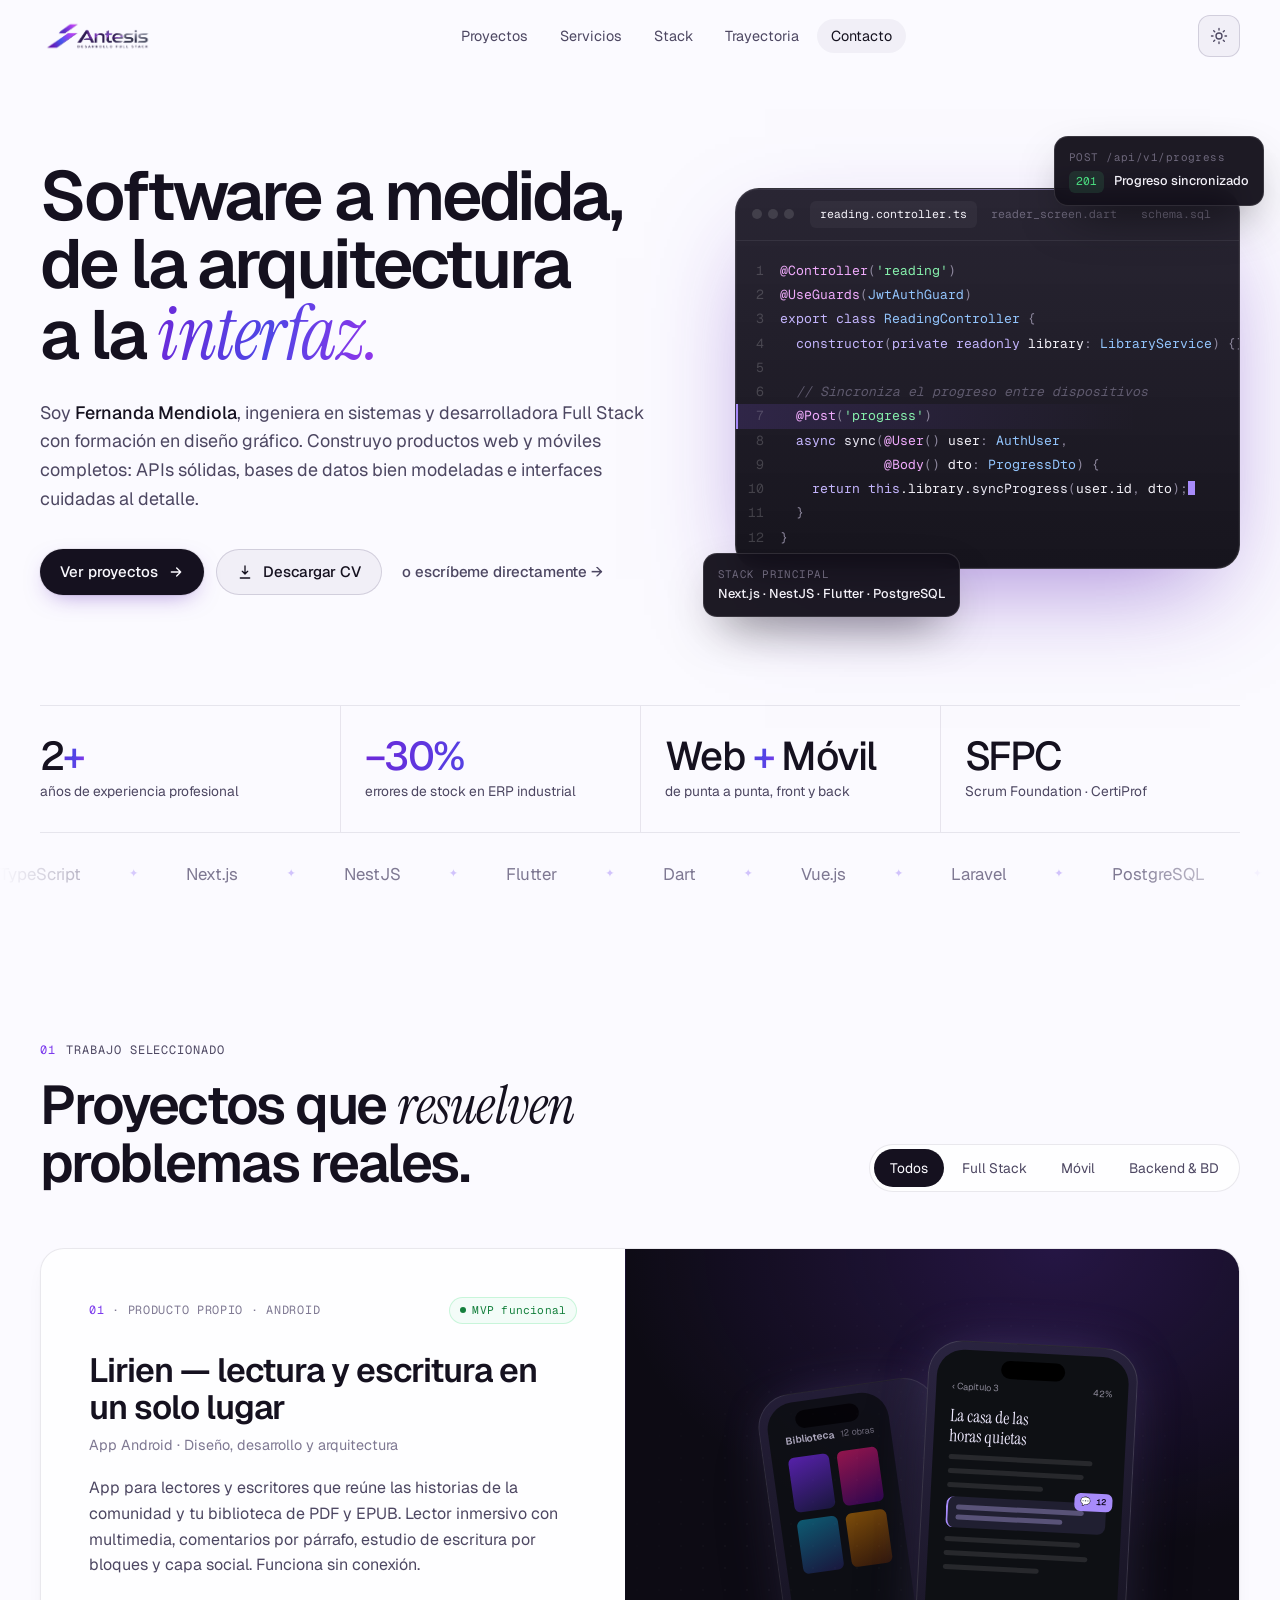
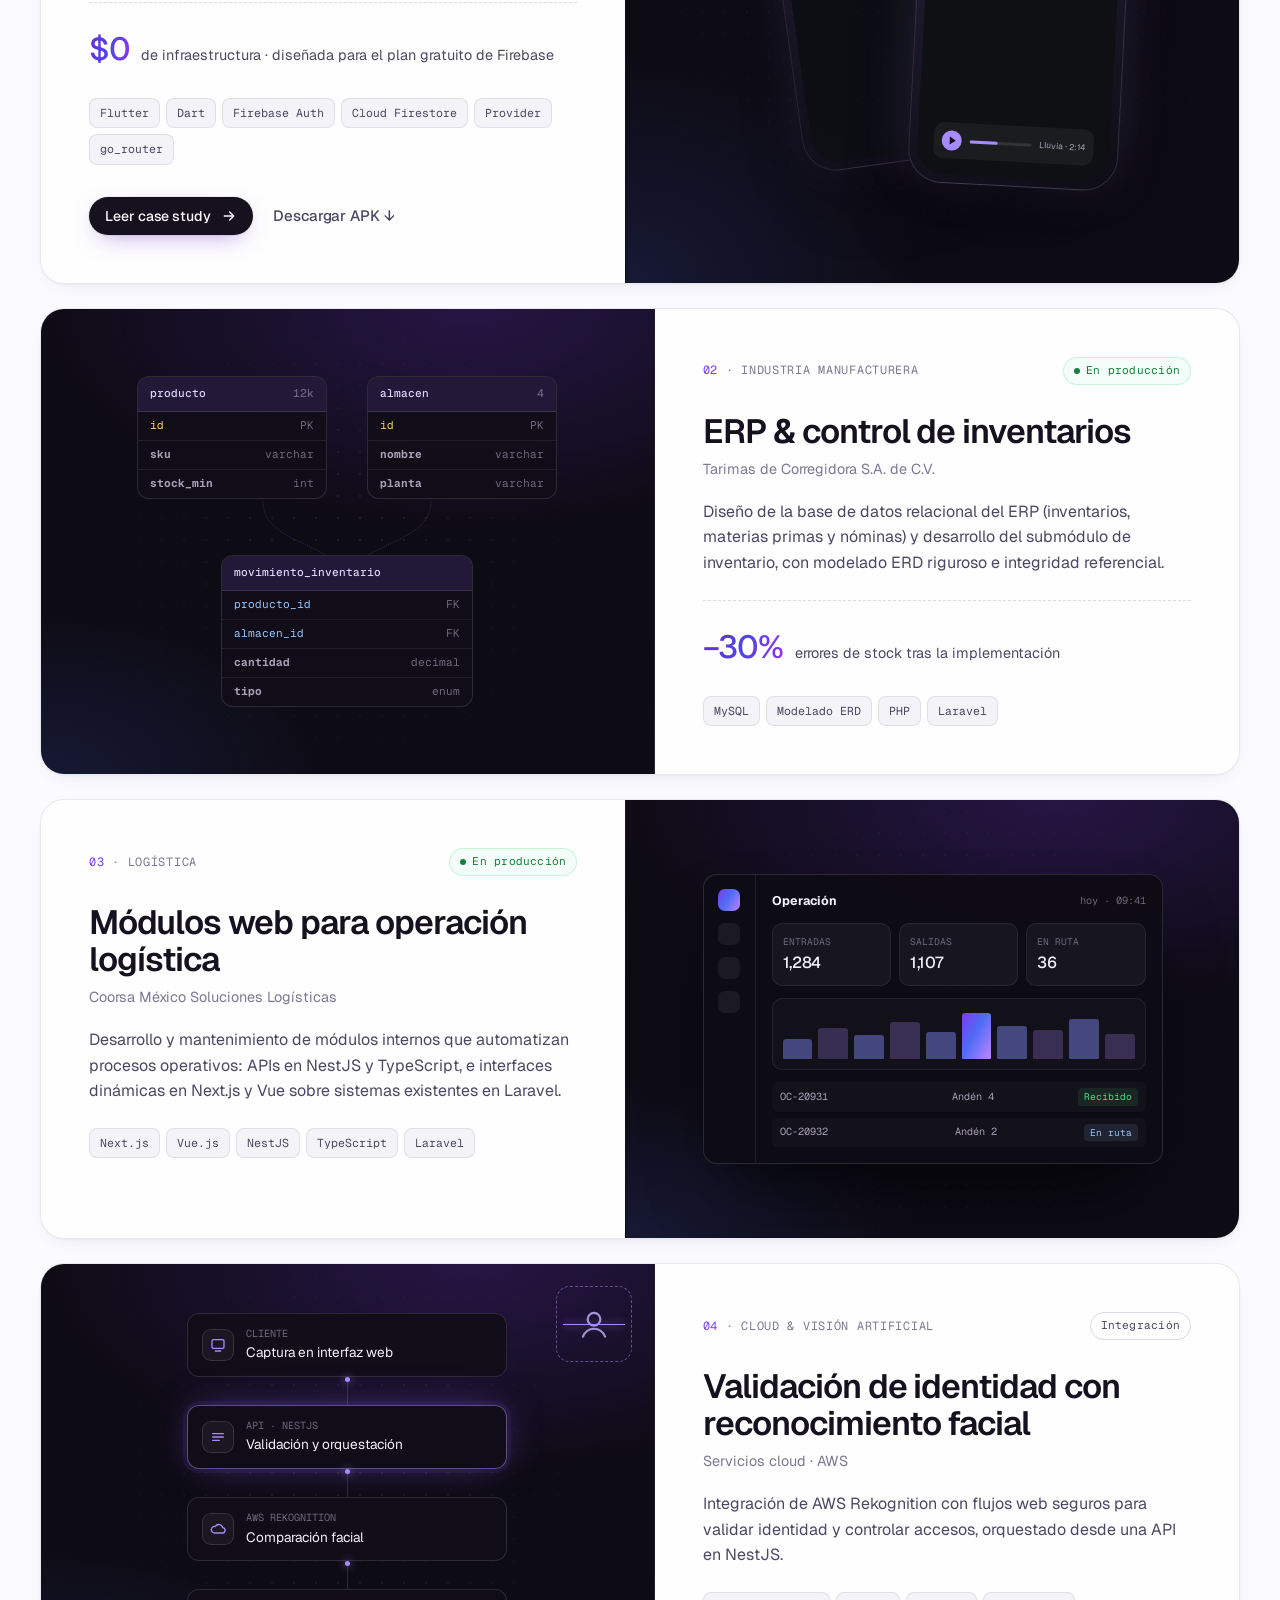
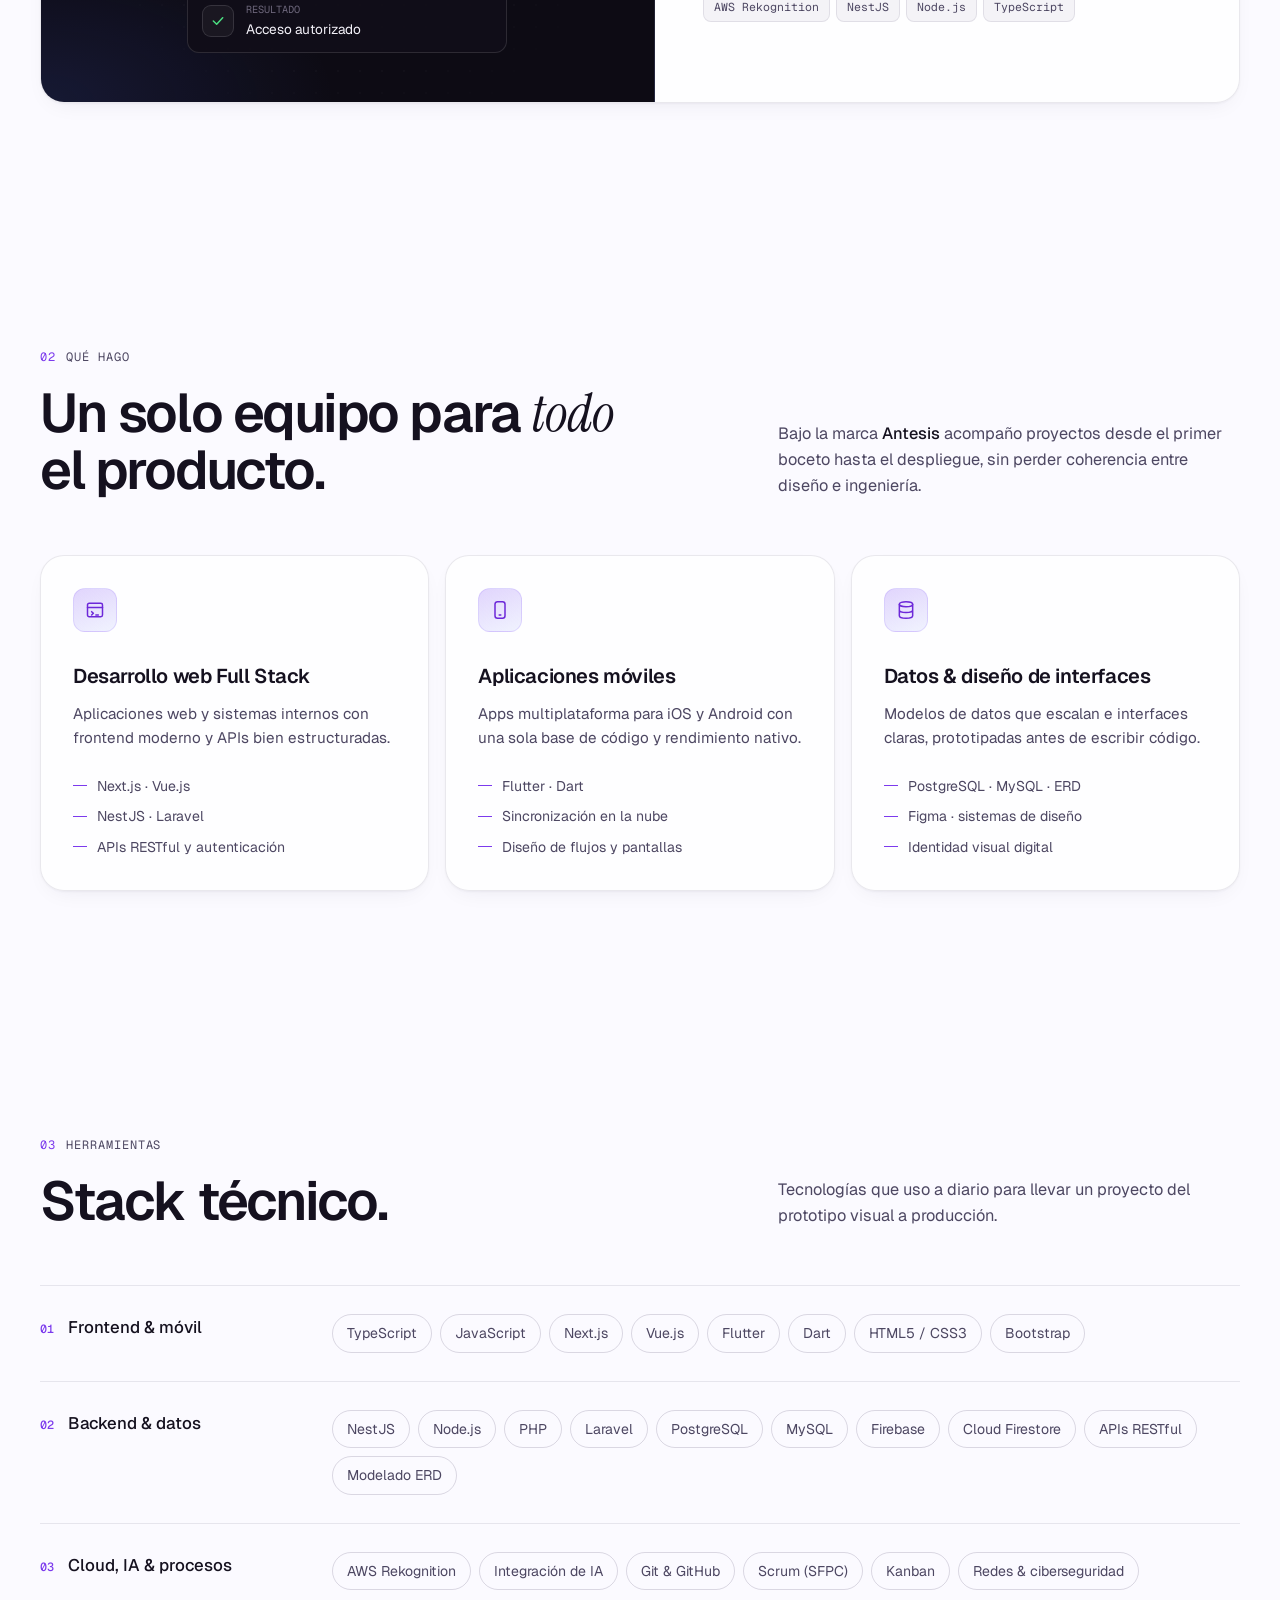
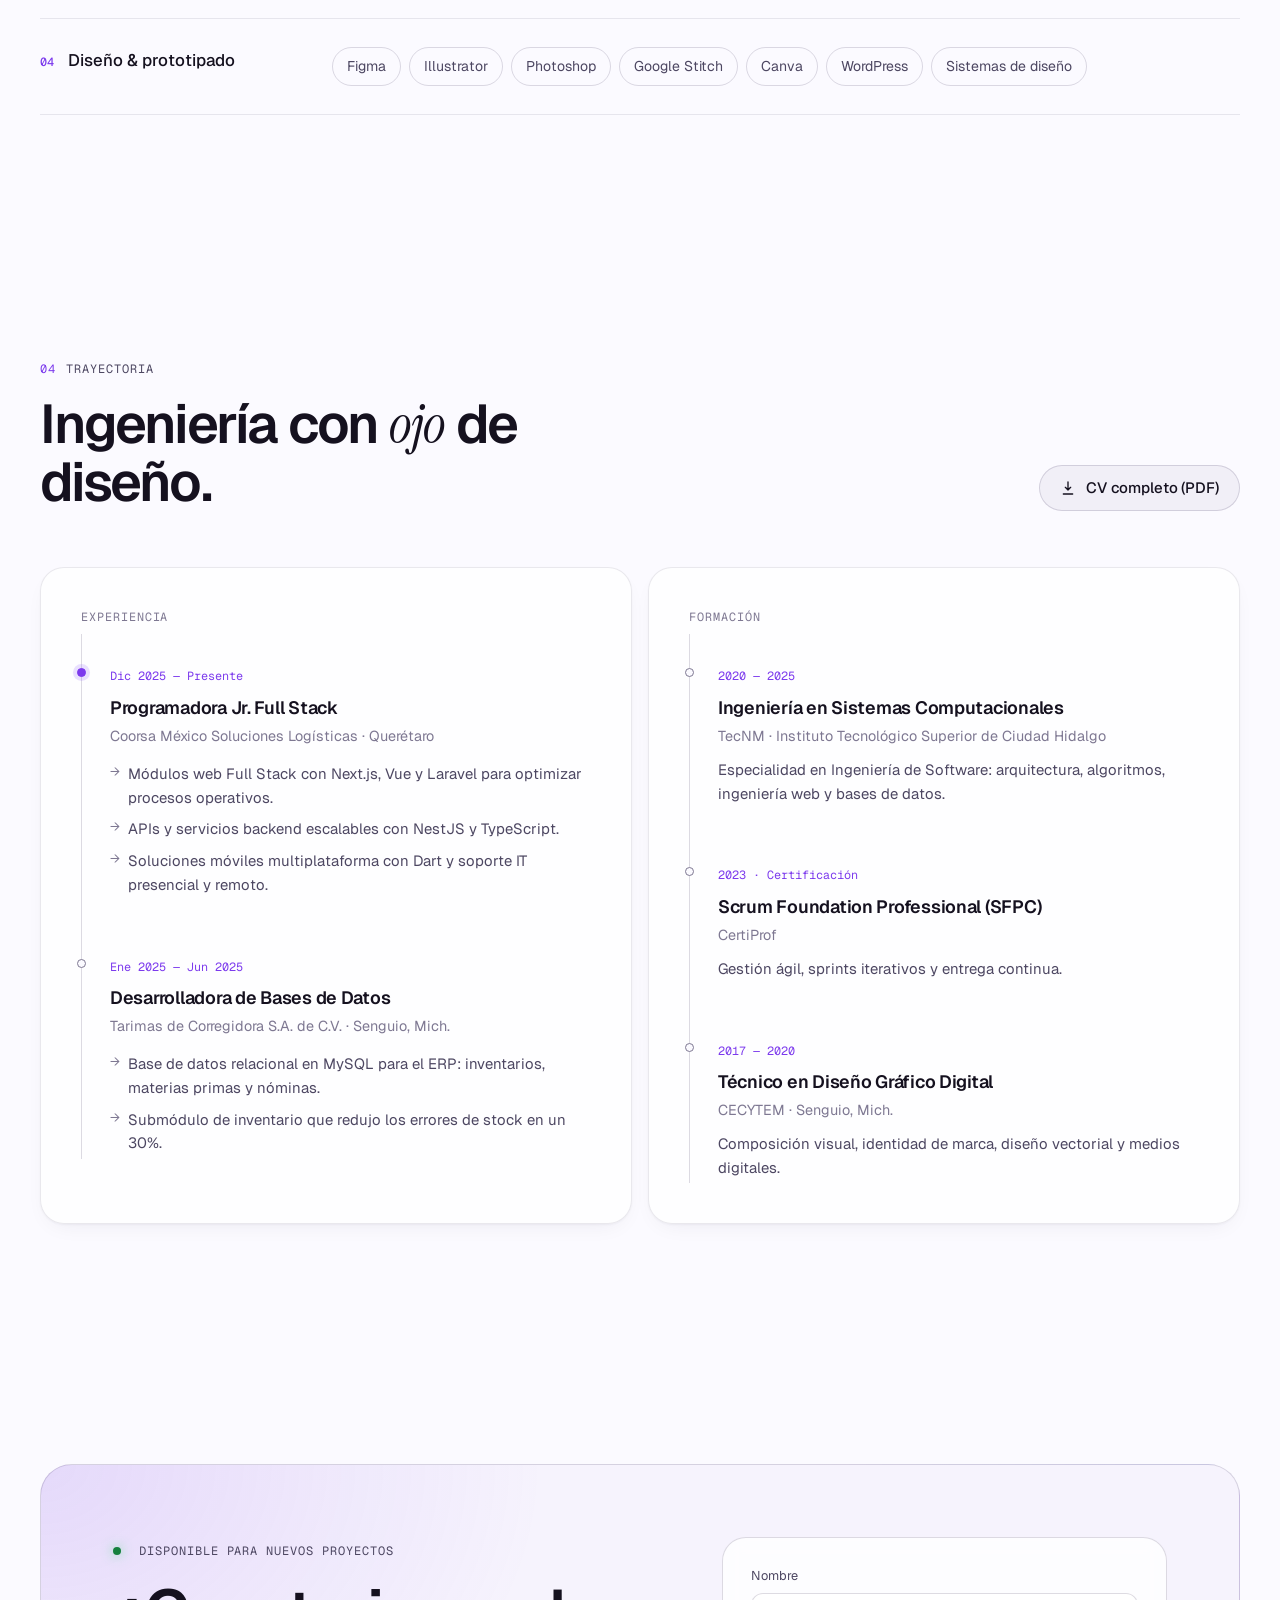
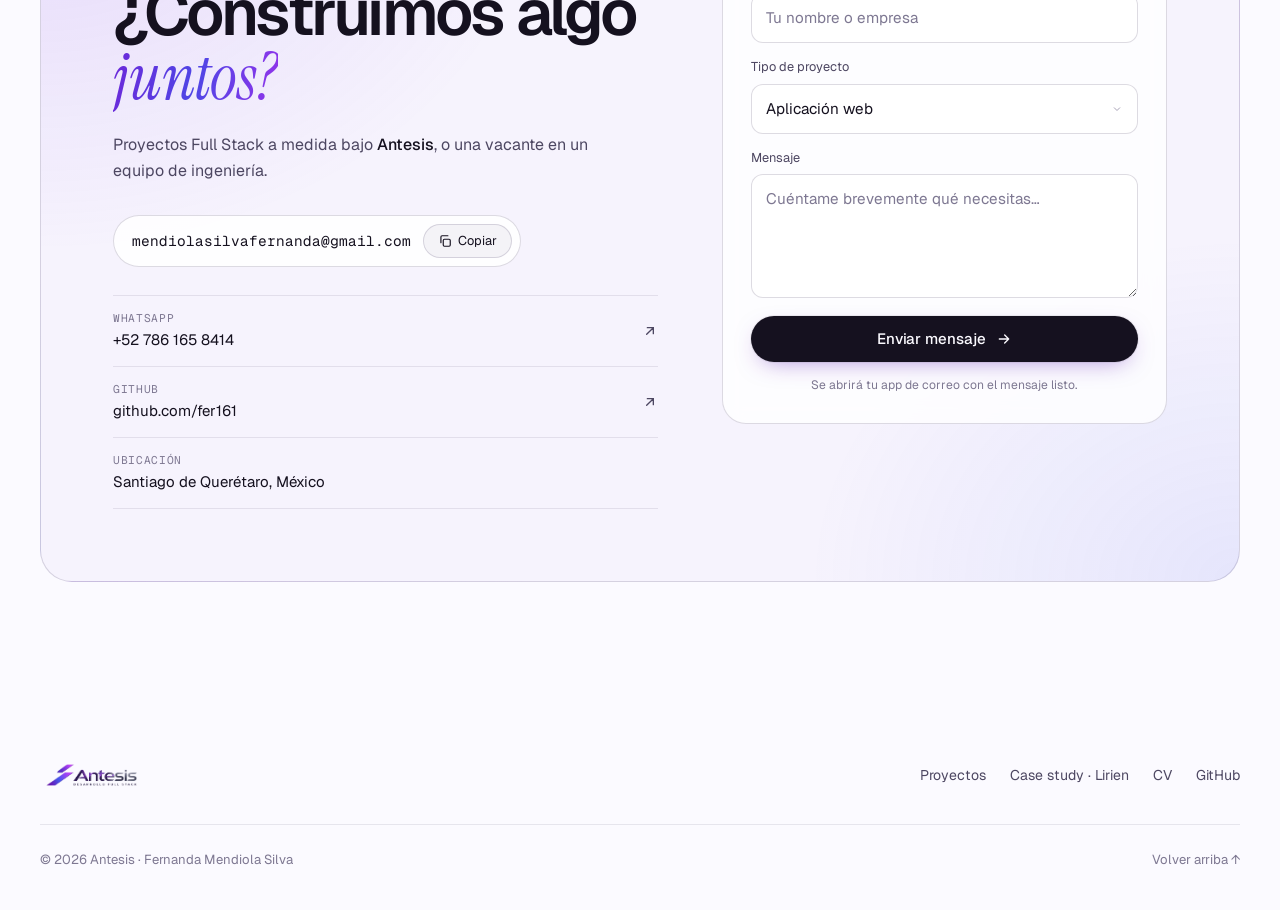
==== commit f121f825: "Actualiza el case study de Lirien: MVP funcional en Android con Flutter y Firebase" ====
--- a/index.html
+++ b/index.html
@@ -156,23 +156,24 @@
         <article class="card project reveal" data-category="mobile fullstack">
           <div class="project-body">
             <div class="project-top">
-              <span><span class="num">01</span> · Producto propio</span>
-              <span class="chip wip">MVP en desarrollo</span>
+              <span><span class="num">01</span> · Producto propio · Android</span>
+              <span class="chip live">MVP funcional</span>
             </div>
             <h3>Lirien — lectura y escritura en un solo lugar</h3>
-            <p class="client">App móvil · Diseño UI + Full Stack</p>
+            <p class="client">App Android · Diseño, desarrollo y arquitectura</p>
             <p class="desc">
-              Plataforma móvil que une historias de comunidad con una biblioteca personal (PDF/EPUB) sincronizada en la nube. Lectura inmersiva con audio y video, comentarios anclados por párrafo y panel de autor.
+              App para lectores y escritores que reúne las historias de la comunidad y tu biblioteca de PDF y EPUB. Lector inmersivo con multimedia, comentarios por párrafo, estudio de escritura por bloques y capa social. Funciona sin conexión.
             </p>
+            <div class="metric-line"><b class="grad-text">$0</b><span>de infraestructura · diseñada para el plan gratuito de Firebase</span></div>
             <ul class="tags">
-              <li>Flutter</li><li>Dart</li><li>NestJS</li><li>TypeScript</li><li>PostgreSQL</li><li>JWT</li>
+              <li>Flutter</li><li>Dart</li><li>Firebase Auth</li><li>Cloud Firestore</li><li>Provider</li><li>go_router</li>
             </ul>
             <div class="project-links">
               <a href="lirien.html" class="btn btn-primary btn-sm">
                 Leer case study
                 <svg class="arrow" viewBox="0 0 24 24" fill="none" stroke="currentColor" stroke-width="2" stroke-linecap="round" stroke-linejoin="round"><path d="M5 12h14M13 6l6 6-6 6"/></svg>
               </a>
-              <a href="#contacto" class="btn btn-link" title="El código es privado; puedo mostrarlo en una demo">🔒 Código privado · solicitar demo</a>
+              <a href="https://github.com/fer161/fer161.github.io/releases/download/lirien-v1.0.0/Lirien-1.0.0.apk" class="btn btn-link">Descargar APK ↓</a>
             </div>
           </div>
 
@@ -399,7 +400,7 @@
         </div>
         <div class="stack-row reveal">
           <h3><span>02</span>Backend & datos</h3>
-          <ul class="stack-items"><li>NestJS</li><li>Node.js</li><li>PHP</li><li>Laravel</li><li>PostgreSQL</li><li>MySQL</li><li>APIs RESTful</li><li>Modelado ERD</li></ul>
+          <ul class="stack-items"><li>NestJS</li><li>Node.js</li><li>PHP</li><li>Laravel</li><li>PostgreSQL</li><li>MySQL</li><li>Firebase</li><li>Cloud Firestore</li><li>APIs RESTful</li><li>Modelado ERD</li></ul>
         </div>
         <div class="stack-row reveal">
           <h3><span>03</span>Cloud, IA & procesos</h3>
--- a/styles.css
+++ b/styles.css
@@ -1054,3 +1054,67 @@
 [data-theme="light"] .project-visual { border-color: rgba(30, 16, 60, 0.12); }
 [data-theme="light"] .stack-items li:hover { background: rgba(124, 58, 237, 0.07); border-color: rgba(124, 58, 237, 0.35); }
 [data-theme="light"] .screen .phone { box-shadow: 0 30px 60px -30px rgba(30, 16, 60, 0.45); }
+
+/* ==========================================================================
+   Case study Lirien — piezas nuevas
+   ========================================================================== */
+
+.apk-note { margin-top: 14px; font-family: var(--font-mono); font-size: 0.74rem; color: var(--text-3); }
+.case-stats { margin-top: 56px; }
+.chapter code, .decision code {
+  font-family: var(--font-mono); font-size: 0.86em; padding: 1px 6px; border-radius: 6px;
+  background: var(--surface-2); border: 1px solid var(--border); color: var(--text);
+}
+.split li code { font-size: 0.82em; }
+
+/* Maquetas dentro de los teléfonos */
+.ps-tabs { display: flex; gap: 3px; padding: 3px; border-radius: 8px; background: rgba(255,255,255,0.06); font-size: 8.5px; }
+.ps-tabs span { flex: 1; text-align: center; padding: 4px 2px; border-radius: 6px; color: #a4a6c4; white-space: nowrap; }
+.ps-tabs span.on { background: #cb9cf2; color: #0e1116; font-weight: 600; }
+.ps-book { position: relative; }
+.ps-book em { position: absolute; left: 5px; bottom: 5px; font-style: normal; font-family: var(--font-mono); font-size: 7px; padding: 1px 4px; border-radius: 3px; background: rgba(0,0,0,0.45); color: #ece6f5; }
+.ps-line.mk-lav { background: rgba(203, 156, 242, 0.55); }
+.ps-line.mk-malva { background: rgba(158, 123, 155, 0.7); }
+.ps-react { margin-top: auto; display: flex; gap: 6px; font-size: 8.5px; color: #a4a6c4; }
+.ps-react span { padding: 3px 7px; border-radius: 999px; background: rgba(255,255,255,0.06); }
+.ps-splash { padding: 0 !important; display: flex; flex-direction: column; align-items: center; justify-content: center; gap: 14px; background: radial-gradient(80% 50% at 50% 55%, rgba(203,156,242,0.16), transparent 70%), #0e1116 !important; }
+.ps-splash img { width: 74%; height: auto; }
+.ps-splash span { font-family: var(--font-mono); font-size: 9px; letter-spacing: 0.12em; text-transform: uppercase; color: #a4a6c4; }
+.ps-block { display: flex; align-items: center; gap: 8px; padding: 8px; border-radius: 8px; border: 1px dashed rgba(255,255,255,0.14); font-size: 8.5px; color: #a4a6c4; }
+.ps-block b { width: 16px; height: 16px; border-radius: 4px; display: grid; place-items: center; flex-shrink: 0; background: rgba(203,156,242,0.18); color: #cb9cf2; font-size: 9px; }
+.ps-block .ps-line { flex: 1; }
+.ps-saved { color: #4ade80; }
+
+/* Grids */
+.features.three { grid-template-columns: repeat(3, 1fr); }
+
+.palette { margin-top: 32px; display: grid; grid-template-columns: repeat(5, 1fr); gap: 10px; }
+.swatch {
+  height: 132px; border-radius: var(--r); padding: 14px; display: flex; flex-direction: column; justify-content: flex-end;
+  border: 1px solid var(--border-2); font-size: 0.86rem;
+}
+.swatch b { font-weight: 600; }
+.swatch span { font-family: var(--font-mono); font-size: 0.72rem; opacity: 0.75; }
+
+.type-specimens { margin-top: 16px; display: grid; grid-template-columns: repeat(3, 1fr); gap: 10px; }
+.type-specimens .card { padding: 20px; display: flex; flex-direction: column; }
+.type-specimens .aa { font-size: 2.6rem; line-height: 1.1; color: var(--text); }
+.type-specimens b { margin-top: 12px; font-weight: 600; }
+.type-specimens small { font-family: var(--font-mono); font-size: 0.72rem; color: var(--text-3); }
+
+.next-list { margin-top: 28px; display: grid; grid-template-columns: repeat(2, 1fr); gap: 10px; }
+.next-list li { padding: 18px 20px; display: flex; align-items: center; gap: 14px; font-size: 0.96rem; }
+
+@media (max-width: 1080px) {
+  .features.three { grid-template-columns: 1fr; }
+}
+@media (max-width: 860px) {
+  .palette { grid-template-columns: repeat(3, 1fr); }
+  .next-list { grid-template-columns: 1fr; }
+}
+@media (max-width: 620px) {
+  .palette { grid-template-columns: 1fr 1fr; }
+  .swatch { height: 96px; }
+  .type-specimens { grid-template-columns: 1fr; }
+  .case-stats { margin-top: 40px; }
+}
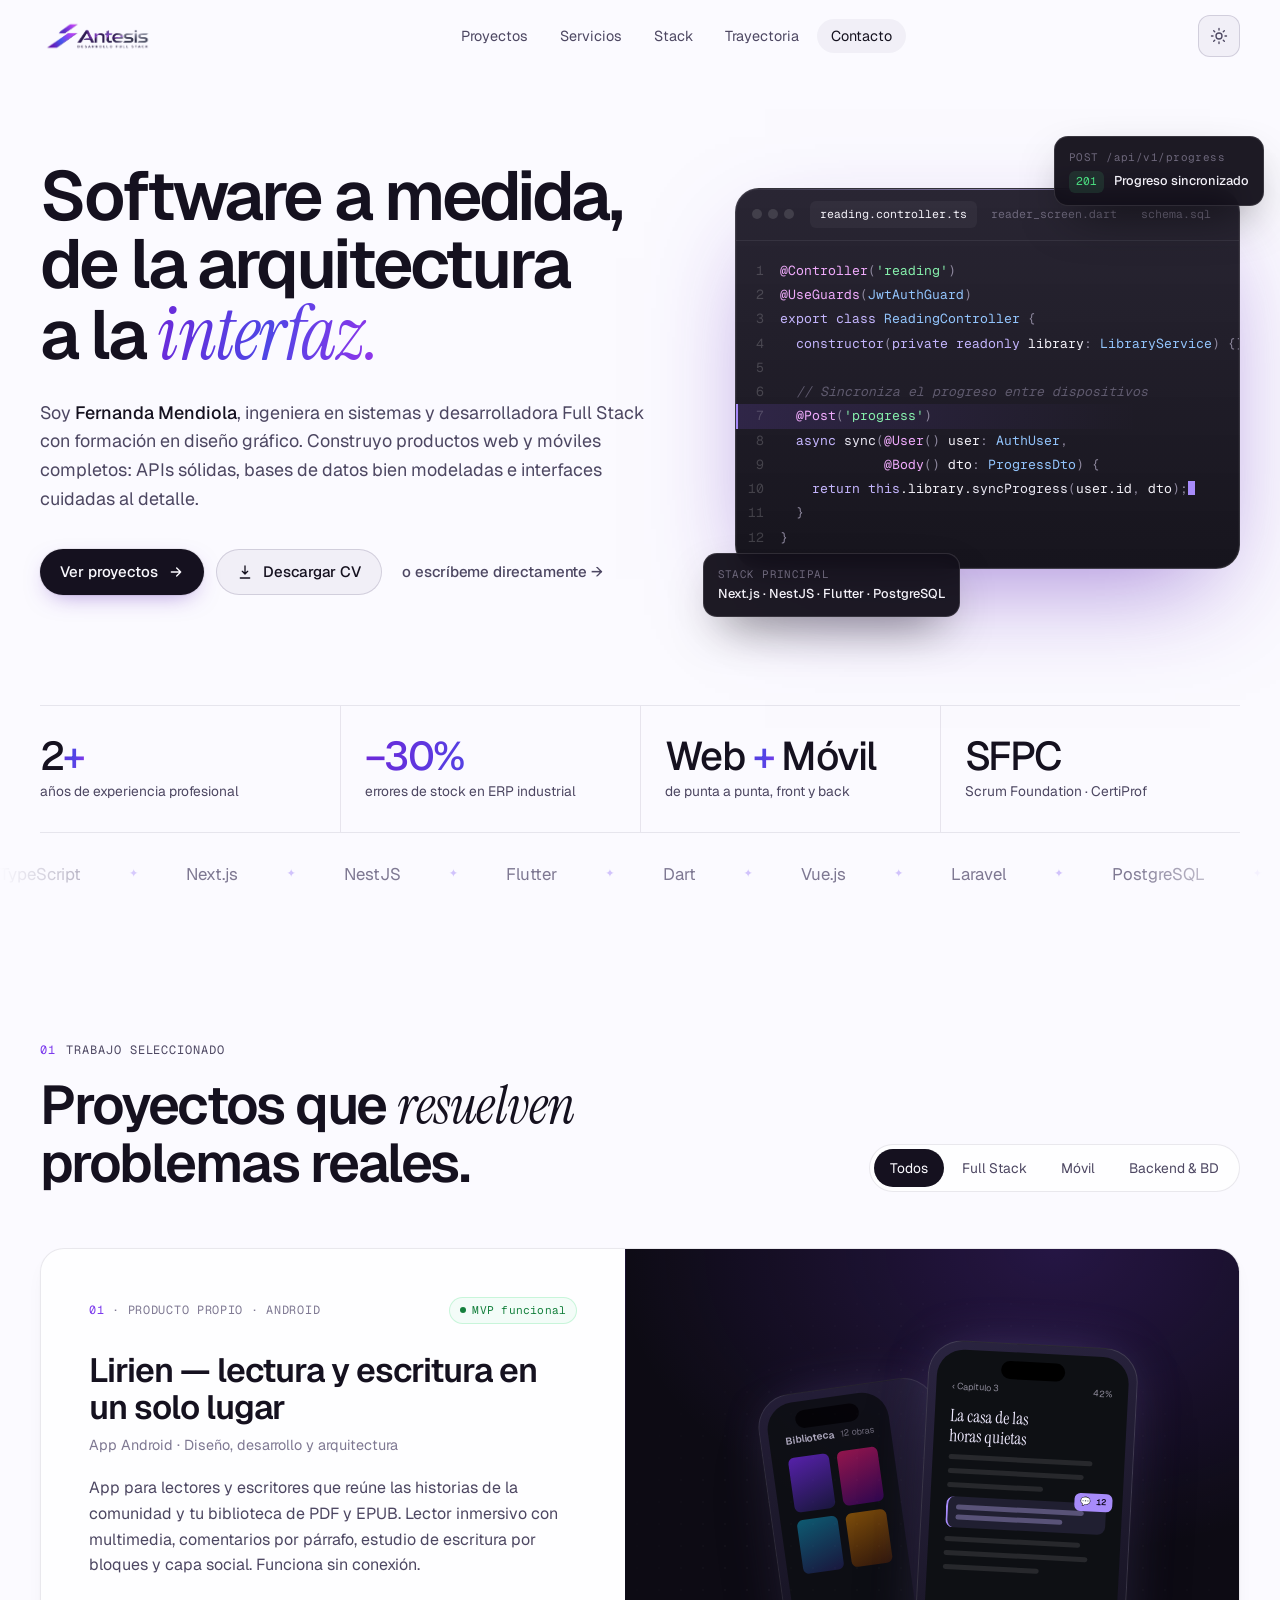
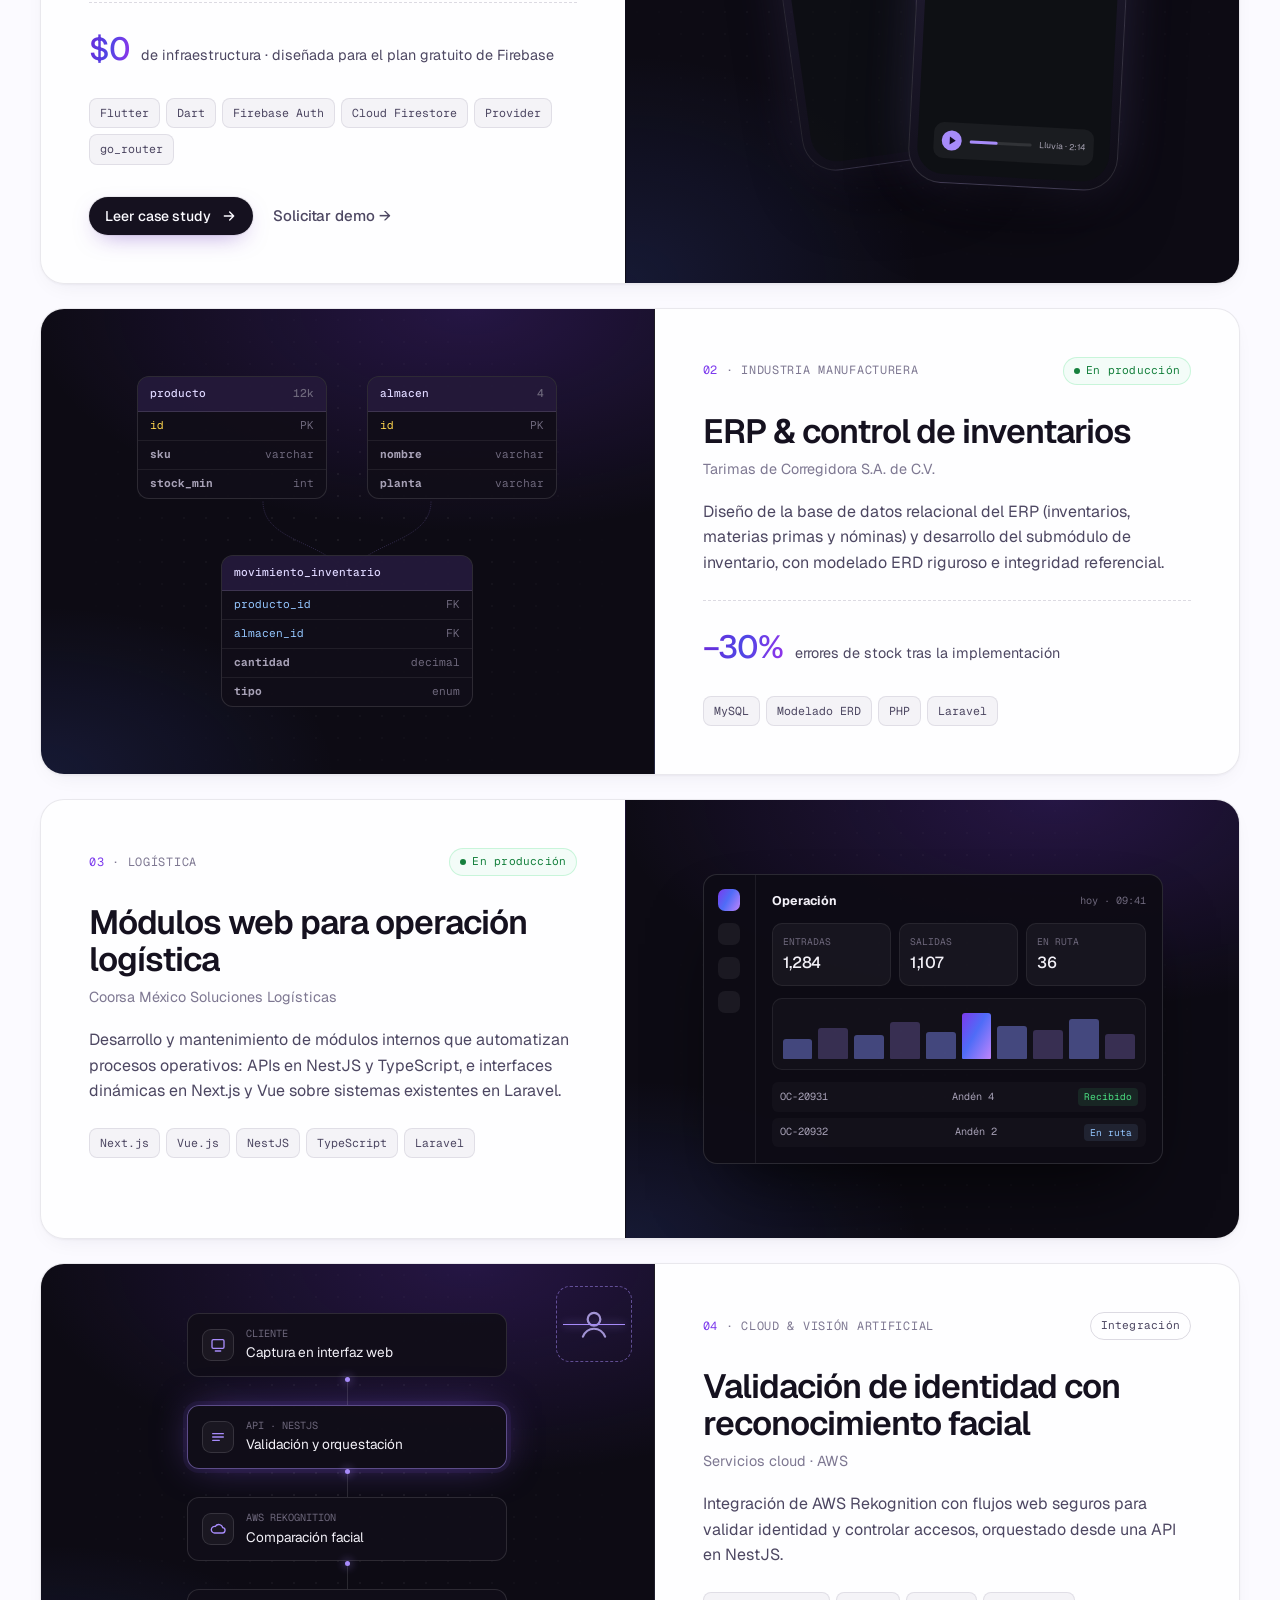
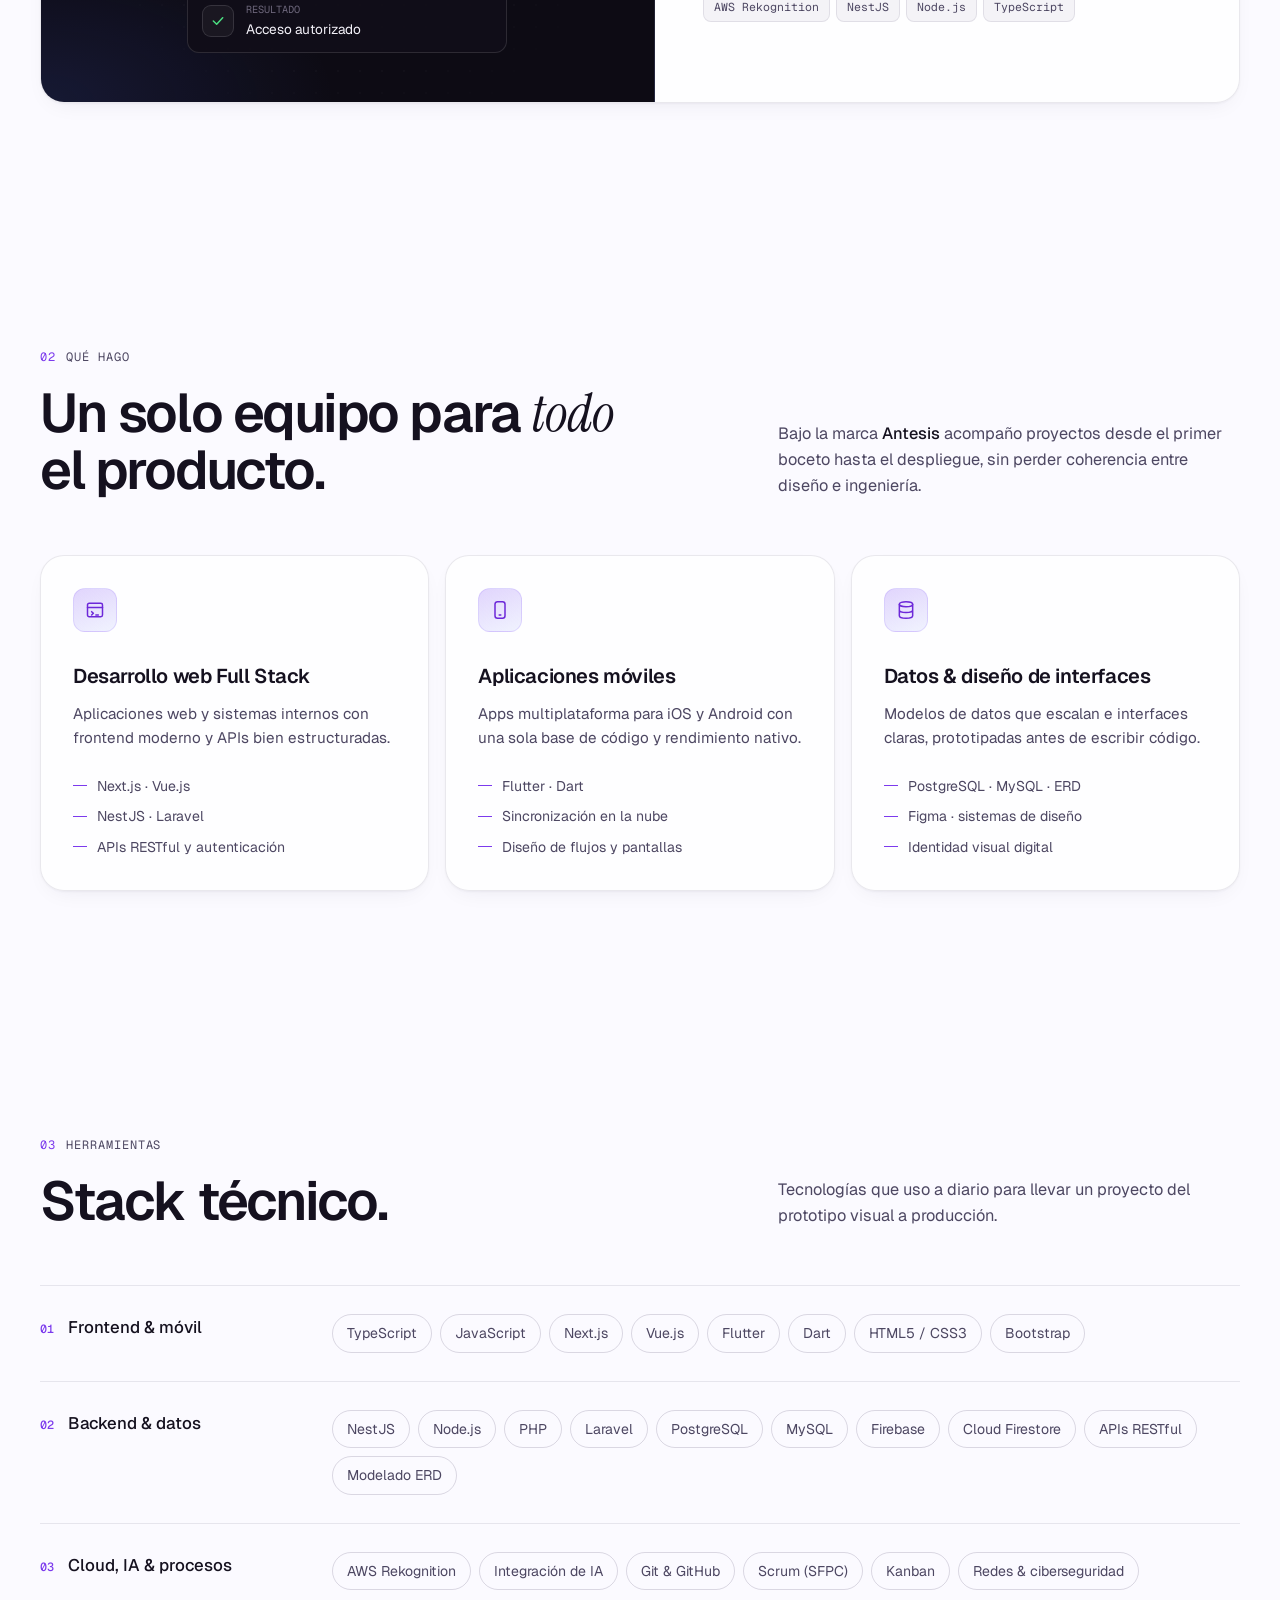
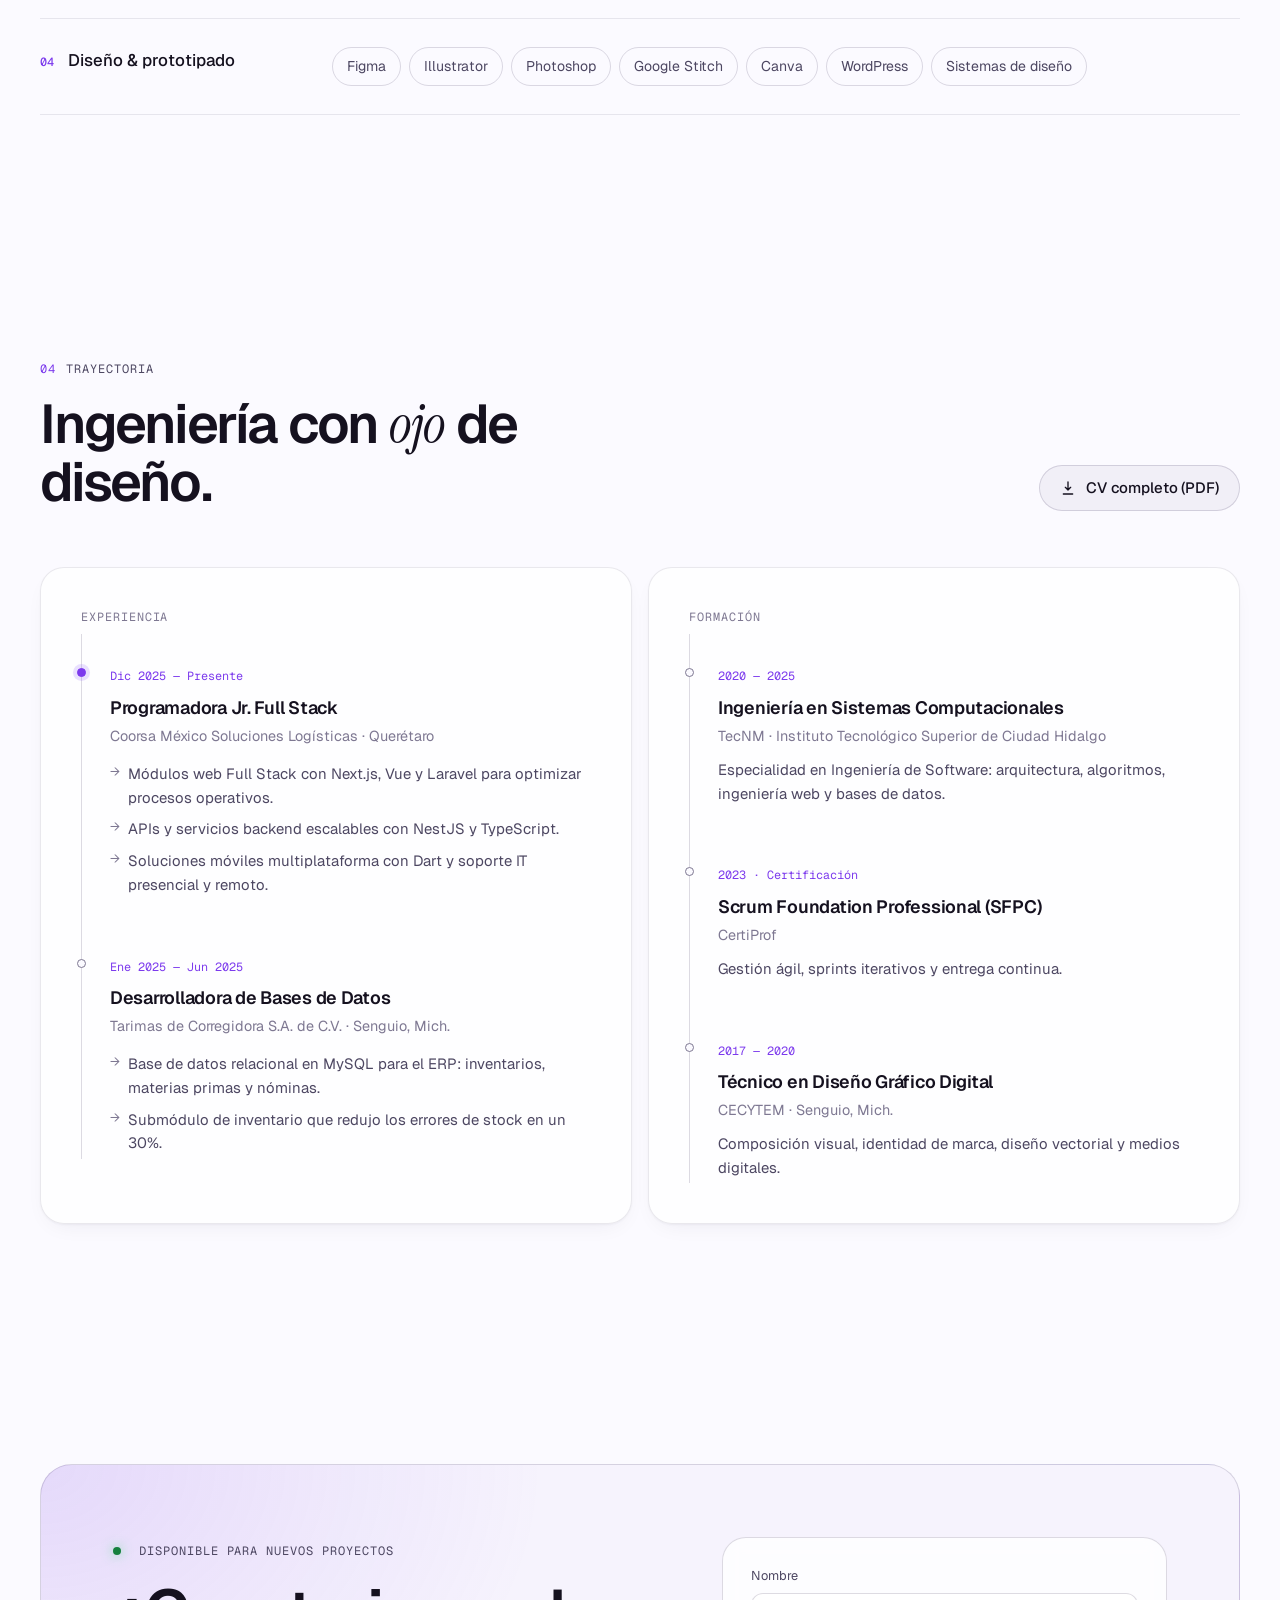
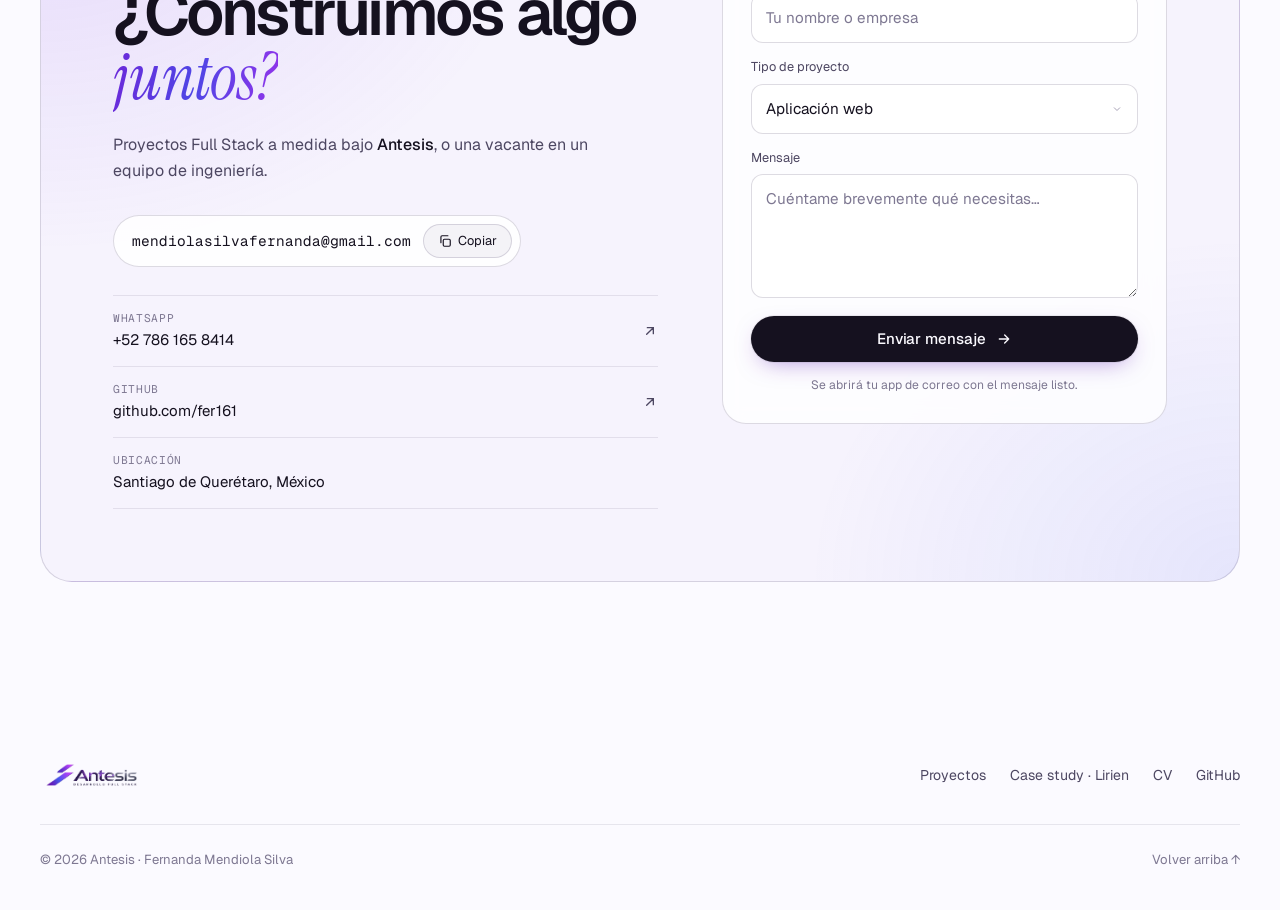
==== commit 5ea3ecc8: "Actualiza el case study de Lirien: MVP funcional en Android con Flutter y Firebase" ====
--- a/index.html
+++ b/index.html
@@ -173,7 +173,7 @@
                 Leer case study
                 <svg class="arrow" viewBox="0 0 24 24" fill="none" stroke="currentColor" stroke-width="2" stroke-linecap="round" stroke-linejoin="round"><path d="M5 12h14M13 6l6 6-6 6"/></svg>
               </a>
-              <a href="https://github.com/fer161/fer161.github.io/releases/download/lirien-v1.0.0/Lirien-1.0.0.apk" class="btn btn-link">Descargar APK ↓</a>
+              <a href="#contacto" class="btn btn-link">Solicitar demo →</a>
             </div>
           </div>
 
